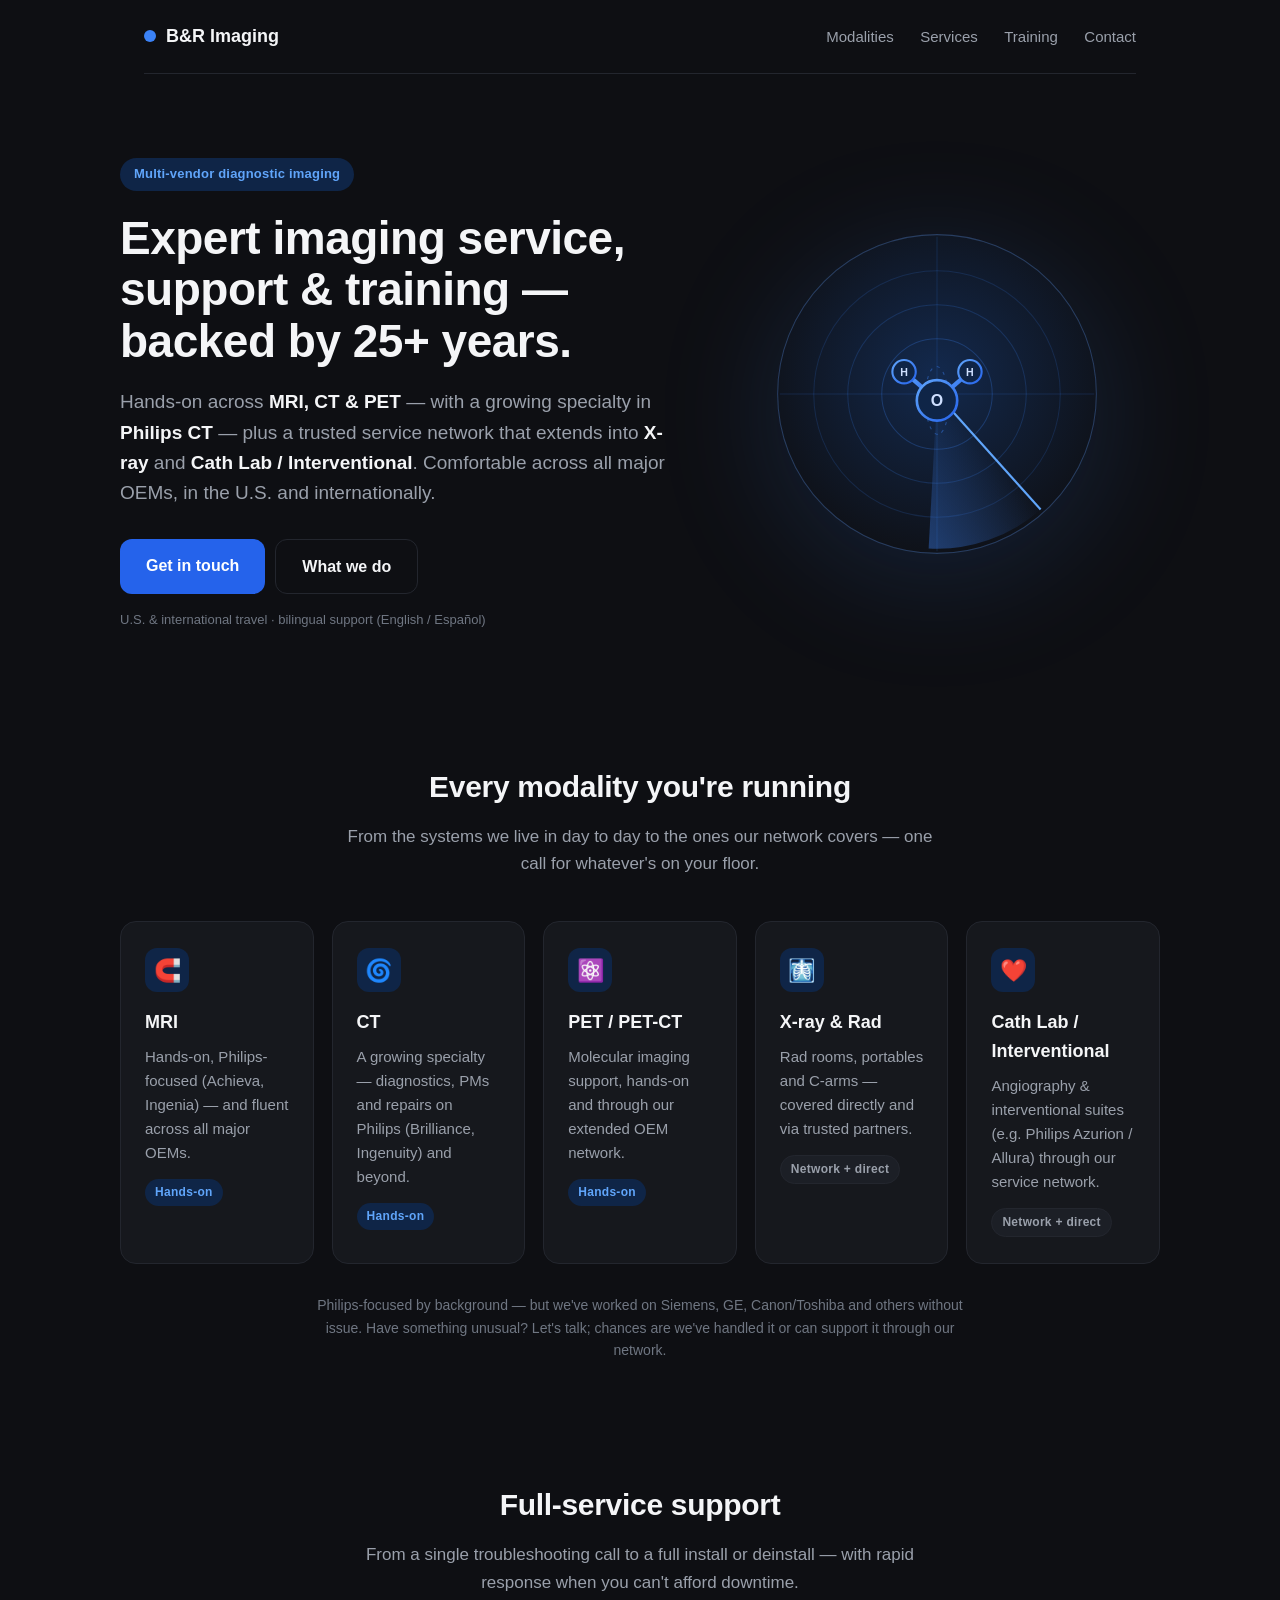
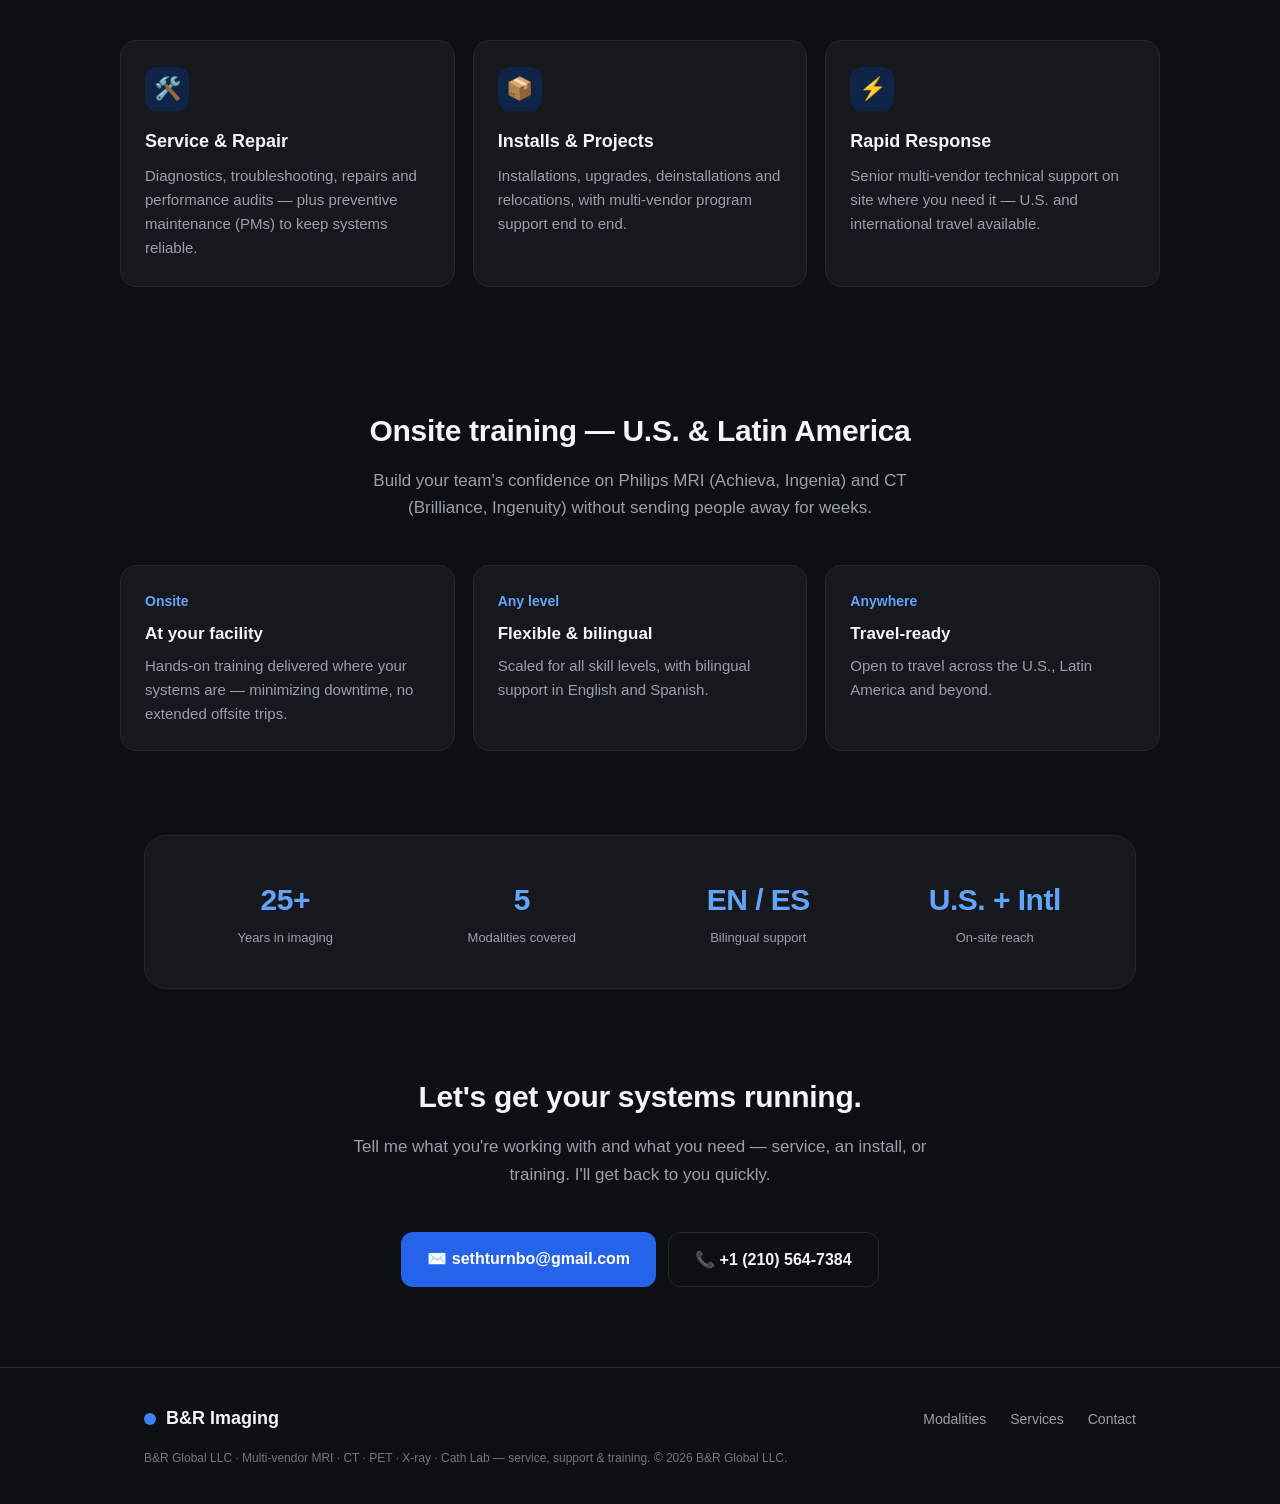
==== index.html @ 143095b6 "Lean copy toward Philips CT focus" ====
<!DOCTYPE html>
<html lang="en">
<head>
<meta charset="UTF-8" />
<meta name="viewport" content="width=device-width, initial-scale=1.0" />
<title>B&amp;R Imaging — MRI, CT, PET, X-ray &amp; Cath Lab Service, Support &amp; Training</title>
<meta name="description" content="B&R Imaging (B&R Global LLC) — 25+ years of hands-on diagnostic imaging service, support and training. MRI, CT, PET, X-ray and Cath Lab / Interventional. Philips-focused, comfortable across all major OEMs. U.S. & international, bilingual (EN/ES)." />
<meta property="og:title" content="B&R Imaging — Diagnostic Imaging Service, Support & Training" />
<meta property="og:description" content="25+ years across MRI, CT, PET, X-ray and Cath Lab. Philips-focused, all major OEMs. Service, installs, and bilingual onsite training." />
<meta property="og:type" content="website" />
<meta property="og:url" content="https://www.bandrimaging.com/" />
<link rel="stylesheet" href="styles.css" />
</head>
<body>

<div class="wrap">
  <nav>
    <a class="brand" href="#top"><span class="dot"></span> B&amp;R Imaging</a>
    <div class="links">
      <a href="#modalities">Modalities</a>
      <a href="#services">Services</a>
      <a href="#training">Training</a>
      <a href="#contact">Contact</a>
    </div>
  </nav>
</div>

<a id="top"></a>
<header class="hero wrap">
  <div class="hero-copy">
    <span class="eyebrow">Multi-vendor diagnostic imaging</span>
    <h1>Expert imaging service, support &amp; training — backed by 25+ years.</h1>
    <p>Hands-on across <strong>MRI, CT &amp; PET</strong> — with a growing specialty in <strong>Philips CT</strong> — plus a trusted service network that extends into <strong>X-ray</strong> and <strong>Cath Lab / Interventional</strong>. Comfortable across all major OEMs, in the U.S. and internationally.</p>
    <div class="cta">
      <a class="btn" href="#contact">Get in touch</a>
      <a class="btn ghost" href="#services">What we do</a>
    </div>
    <span class="note">U.S. &amp; international travel · bilingual support (English / Español)</span>
  </div>

  <!-- Radar imaging motif: a sweeping radar with an H2O molecule at the core
       (MRI images the hydrogen nuclei in the body's water). -->
  <div class="hero-art" aria-hidden="true">
    <svg viewBox="0 0 320 320" role="img">
      <defs>
        <radialGradient id="g" cx="50%" cy="44%" r="62%">
          <stop offset="0%" stop-color="#13294d"/>
          <stop offset="100%" stop-color="#0E0F13"/>
        </radialGradient>
        <linearGradient id="b" x1="0" y1="0" x2="1" y2="1">
          <stop offset="0%" stop-color="#60A5FA"/>
          <stop offset="100%" stop-color="#2563EB"/>
        </linearGradient>
        <linearGradient id="sweep" x1="0" y1="0" x2="1" y2="0">
          <stop offset="0%" stop-color="#3B82F6" stop-opacity="0"/>
          <stop offset="100%" stop-color="#3B82F6" stop-opacity="0.4"/>
        </linearGradient>
      </defs>

      <!-- radar dish + range rings -->
      <circle cx="160" cy="160" r="150" fill="url(#g)" stroke="#23262E"/>
      <circle cx="160" cy="160" r="150" fill="none" stroke="#3B82F6" stroke-opacity="0.25"/>
      <circle cx="160" cy="160" r="116" fill="none" stroke="#3B82F6" stroke-opacity="0.16"/>
      <circle cx="160" cy="160" r="84"  fill="none" stroke="#3B82F6" stroke-opacity="0.20"/>
      <circle cx="160" cy="160" r="52"  fill="none" stroke="#3B82F6" stroke-opacity="0.26"/>
      <g stroke="#3B82F6" stroke-opacity="0.16" stroke-width="1">
        <line x1="160" y1="12" x2="160" y2="308"/>
        <line x1="12" y1="160" x2="308" y2="160"/>
      </g>

      <!-- rotating radar sweep -->
      <g>
        <path d="M160 160 L160 14 A146 146 0 0 1 263 57 Z" fill="url(#sweep)"/>
        <line x1="160" y1="160" x2="160" y2="14" stroke="#60A5FA" stroke-width="2"/>
        <animateTransform attributeName="transform" type="rotate" from="0 160 160" to="360 160 160" dur="4.5s" repeatCount="indefinite"/>
      </g>

      <!-- H2O molecule at the core -->
      <g>
        <line x1="160" y1="166" x2="129" y2="139" stroke="url(#b)" stroke-width="4" stroke-linecap="round"/>
        <line x1="160" y1="166" x2="191" y2="139" stroke="url(#b)" stroke-width="4" stroke-linecap="round"/>
        <!-- nuclear-spin / precession ring -->
        <ellipse cx="160" cy="166" rx="32" ry="11" fill="none" stroke="#3B82F6" stroke-opacity="0.45" stroke-dasharray="3 5">
          <animateTransform attributeName="transform" type="rotate" from="0 160 166" to="360 160 166" dur="7s" repeatCount="indefinite"/>
        </ellipse>
        <!-- oxygen -->
        <circle cx="160" cy="166" r="19" fill="#0F2547" stroke="url(#b)" stroke-width="2.5"/>
        <text x="160" y="171" text-anchor="middle" font-size="15" font-weight="600" fill="#cfe0ff" font-family="-apple-system,Segoe UI,Roboto,sans-serif">O</text>
        <!-- hydrogens -->
        <circle cx="129" cy="139" r="11" fill="#0F2547" stroke="url(#b)" stroke-width="2"/>
        <text x="129" y="143" text-anchor="middle" font-size="10" font-weight="600" fill="#cfe0ff" font-family="-apple-system,Segoe UI,Roboto,sans-serif">H</text>
        <circle cx="191" cy="139" r="11" fill="#0F2547" stroke="url(#b)" stroke-width="2"/>
        <text x="191" y="143" text-anchor="middle" font-size="10" font-weight="600" fill="#cfe0ff" font-family="-apple-system,Segoe UI,Roboto,sans-serif">H</text>
      </g>
    </svg>
  </div>
</header>

<section class="section wrap" id="modalities">
  <h2>Every modality you're running</h2>
  <p class="sub">From the systems we live in day to day to the ones our network covers — one call for whatever's on your floor.</p>
  <div class="grid grid-5">
    <div class="card">
      <div class="ic">🧲</div>
      <h3>MRI</h3>
      <p>Hands-on, Philips-focused (Achieva, Ingenia) — and fluent across all major OEMs.</p>
      <span class="tag">Hands-on</span>
    </div>
    <div class="card">
      <div class="ic">🌀</div>
      <h3>CT</h3>
      <p>A growing specialty — diagnostics, PMs and repairs on Philips (Brilliance, Ingenuity) and beyond.</p>
      <span class="tag">Hands-on</span>
    </div>
    <div class="card">
      <div class="ic">⚛️</div>
      <h3>PET / PET-CT</h3>
      <p>Molecular imaging support, hands-on and through our extended OEM network.</p>
      <span class="tag">Hands-on</span>
    </div>
    <div class="card">
      <div class="ic">🩻</div>
      <h3>X-ray &amp; Rad</h3>
      <p>Rad rooms, portables and C-arms — covered directly and via trusted partners.</p>
      <span class="tag alt">Network + direct</span>
    </div>
    <div class="card">
      <div class="ic">❤️</div>
      <h3>Cath Lab / Interventional</h3>
      <p>Angiography &amp; interventional suites (e.g. Philips Azurion / Allura) through our service network.</p>
      <span class="tag alt">Network + direct</span>
    </div>
  </div>
  <p class="fineprint">Philips-focused by background — but we've worked on Siemens, GE, Canon/Toshiba and others without issue. Have something unusual? Let's talk; chances are we've handled it or can support it through our network.</p>
</section>

<section class="section wrap" id="services">
  <h2>Full-service support</h2>
  <p class="sub">From a single troubleshooting call to a full install or deinstall — with rapid response when you can't afford downtime.</p>
  <div class="grid">
    <div class="card">
      <div class="ic">🛠️</div>
      <h3>Service &amp; Repair</h3>
      <p>Diagnostics, troubleshooting, repairs and performance audits — plus preventive maintenance (PMs) to keep systems reliable.</p>
    </div>
    <div class="card">
      <div class="ic">📦</div>
      <h3>Installs &amp; Projects</h3>
      <p>Installations, upgrades, deinstallations and relocations, with multi-vendor program support end to end.</p>
    </div>
    <div class="card">
      <div class="ic">⚡</div>
      <h3>Rapid Response</h3>
      <p>Senior multi-vendor technical support on site where you need it — U.S. and international travel available.</p>
    </div>
  </div>
</section>

<section class="section wrap" id="training">
  <h2>Onsite training — U.S. &amp; Latin America</h2>
  <p class="sub">Build your team's confidence on Philips MRI (Achieva, Ingenia) and CT (Brilliance, Ingenuity) without sending people away for weeks.</p>
  <div class="steps">
    <div class="step">
      <div class="num">Onsite</div>
      <h3>At your facility</h3>
      <p>Hands-on training delivered where your systems are — minimizing downtime, no extended offsite trips.</p>
    </div>
    <div class="step">
      <div class="num">Any level</div>
      <h3>Flexible &amp; bilingual</h3>
      <p>Scaled for all skill levels, with bilingual support in English and Spanish.</p>
    </div>
    <div class="step">
      <div class="num">Anywhere</div>
      <h3>Travel-ready</h3>
      <p>Open to travel across the U.S., Latin America and beyond.</p>
    </div>
  </div>
</section>

<div class="wrap">
  <div class="band">
    <div class="stats">
      <div class="stat"><div class="n">25+</div><div class="l">Years in imaging</div></div>
      <div class="stat"><div class="n">5</div><div class="l">Modalities covered</div></div>
      <div class="stat"><div class="n">EN / ES</div><div class="l">Bilingual support</div></div>
      <div class="stat"><div class="n">U.S. + Intl</div><div class="l">On-site reach</div></div>
    </div>
  </div>
</div>

<section class="section wrap" id="contact">
  <h2>Let's get your systems running.</h2>
  <p class="sub">Tell me what you're working with and what you need — service, an install, or training. I'll get back to you quickly.</p>
  <div class="contact">
    <a class="btn" href="mailto:sethturnbo@gmail.com">✉️ sethturnbo@gmail.com</a>
    <a class="btn ghost" href="tel:+12105647384">📞 +1 (210) 564-7384</a>
  </div>
</section>

<footer>
  <div class="wrap">
    <div class="row">
      <a class="brand" href="#top"><span class="dot"></span> B&amp;R Imaging</a>
      <div>
        <a href="#modalities">Modalities</a>
        <a href="#services">Services</a>
        <a href="mailto:sethturnbo@gmail.com">Contact</a>
      </div>
    </div>
    <p class="disc">B&amp;R Global LLC · Multi-vendor MRI · CT · PET · X-ray · Cath Lab — service, support &amp; training. &copy; <span id="yr"></span> B&amp;R Global LLC.</p>
  </div>
</footer>

<script>document.getElementById('yr').textContent=new Date().getFullYear();</script>
</body>
</html>
---- styles.css ----
:root{
  --bg:#0E0F13;
  --surface:#16181D;
  --surface-2:#1C1F26;
  --text:#F4F5F7;
  --muted:#9AA0AB;
  --faint:#6F7682;
  --blue:#3B82F6;      /* accent: dot, links, tags, icon */
  --blue-2:#60A5FA;    /* lighter accent: stat numbers, hover */
  --blue-ink:#0F2547;  /* dark navy: chips, icon backgrounds, eyebrow */
  --btn:#2563EB;       /* button fill — deeper/calmer than the accent */
  --border:#23262E;
  --radius:16px;
  --maxw:1040px;
}

*{box-sizing:border-box;margin:0;padding:0}
html{scroll-behavior:smooth}
body{
  background:var(--bg);
  color:var(--text);
  font-family:-apple-system,BlinkMacSystemFont,"Segoe UI",Roboto,Helvetica,Arial,sans-serif;
  line-height:1.6;
  -webkit-font-smoothing:antialiased;
}
a{color:var(--blue);text-decoration:none}
a:hover{text-decoration:underline}
.wrap{max-width:var(--maxw);margin:0 auto;padding:0 24px}

/* Nav */
nav{display:flex;align-items:center;justify-content:space-between;padding:22px 0;border-bottom:1px solid var(--border)}
.brand{display:flex;align-items:center;gap:10px;font-weight:600;font-size:18px;color:var(--text)}
.brand:hover{text-decoration:none}
.brand .dot{width:12px;height:12px;border-radius:50%;background:var(--blue);display:inline-block}
nav .links a{color:var(--muted);margin-left:22px;font-size:15px}
nav .links a:hover{color:var(--text);text-decoration:none}
@media(max-width:640px){nav .links a{margin-left:14px;font-size:14px}}

/* Hero */
.hero{display:grid;grid-template-columns:1.1fr .9fr;gap:48px;align-items:center;padding:84px 0 72px}
.hero-copy .eyebrow{display:inline-block;color:var(--blue-2);background:var(--blue-ink);font-size:13px;font-weight:600;padding:6px 14px;border-radius:20px;margin-bottom:22px;letter-spacing:.2px}
.hero h1{font-size:46px;line-height:1.12;font-weight:600;letter-spacing:-.5px;margin-bottom:20px}
.hero p{font-size:19px;color:var(--muted);margin-bottom:30px}
.hero p strong{color:var(--text);font-weight:600}
.cta{display:flex;flex-wrap:wrap;gap:10px}
.btn{display:inline-block;background:var(--btn);color:#fff;font-weight:600;font-size:16px;padding:14px 26px;border-radius:12px;transition:.15s}
.btn:hover{text-decoration:none;opacity:.92;transform:translateY(-1px)}
.btn.ghost{background:transparent;color:var(--text);border:1px solid var(--border)}
.btn.ghost:hover{border-color:var(--blue);color:var(--blue-2)}
.hero .note{display:block;margin-top:16px;font-size:13px;color:var(--faint)}
.hero-art{display:flex;justify-content:center}
.hero-art svg{width:100%;max-width:340px;height:auto;filter:drop-shadow(0 20px 60px rgba(59,130,246,.16))}
@media(max-width:820px){
  .hero{grid-template-columns:1fr;text-align:center;padding:64px 0 48px;gap:30px}
  .cta{justify-content:center}
  .hero-art{order:-1}
  .hero-art svg{max-width:240px}
  .hero h1{font-size:36px}
  .hero p{font-size:17px}
}

/* Sections */
.section{padding:60px 0}
.section h2{font-size:30px;font-weight:600;text-align:center;letter-spacing:-.3px;margin-bottom:12px}
.section .sub{text-align:center;color:var(--muted);max-width:600px;margin:0 auto 44px;font-size:17px}
.grid{display:grid;grid-template-columns:repeat(auto-fit,minmax(230px,1fr));gap:18px}
.grid-5{grid-template-columns:repeat(auto-fit,minmax(190px,1fr))}
.card{background:var(--surface);border:1px solid var(--border);border-radius:var(--radius);padding:26px 24px;transition:.15s}
.card:hover{border-color:rgba(59,130,246,.45);transform:translateY(-3px)}
.card .ic{width:44px;height:44px;border-radius:12px;background:var(--blue-ink);display:flex;align-items:center;justify-content:center;font-size:22px;margin-bottom:16px}
.card h3{font-size:18px;font-weight:600;margin-bottom:8px}
.card p{color:var(--muted);font-size:15px}
.card .tag{display:inline-block;margin-top:14px;font-size:12px;font-weight:600;color:var(--blue-2);background:var(--blue-ink);padding:4px 10px;border-radius:20px;letter-spacing:.3px}
.card .tag.alt{color:var(--muted);background:var(--surface-2);border:1px solid var(--border)}
.fineprint{text-align:center;color:var(--faint);font-size:14px;max-width:680px;margin:30px auto 0}

/* Steps */
.steps{display:grid;grid-template-columns:repeat(auto-fit,minmax(230px,1fr));gap:18px}
.step{background:var(--surface);border:1px solid var(--border);border-radius:var(--radius);padding:24px}
.step .num{color:var(--blue-2);font-weight:600;font-size:14px;margin-bottom:8px}
.step h3{font-size:17px;margin-bottom:6px}
.step p{color:var(--muted);font-size:15px}

/* Stats band */
.band{background:var(--surface);border:1px solid var(--border);border-radius:22px;padding:40px 32px;margin:24px 0}
.stats{display:grid;grid-template-columns:repeat(4,1fr);gap:20px;text-align:center}
.stat .n{font-size:30px;font-weight:600;color:var(--blue-2);letter-spacing:-.5px}
.stat .l{font-size:13px;color:var(--muted);margin-top:4px}
@media(max-width:640px){.stats{grid-template-columns:repeat(2,1fr);gap:24px}}

/* Contact */
.contact{display:flex;flex-wrap:wrap;gap:12px;justify-content:center}

/* Footer */
footer{border-top:1px solid var(--border);padding:36px 0;color:var(--faint);font-size:14px;margin-top:20px}
footer .row{display:flex;align-items:center;justify-content:space-between;flex-wrap:wrap;gap:14px}
footer a{color:var(--muted)}
footer .row > div a{margin-left:20px}
footer .disc{margin-top:16px;font-size:12px;color:var(--faint);max-width:760px}
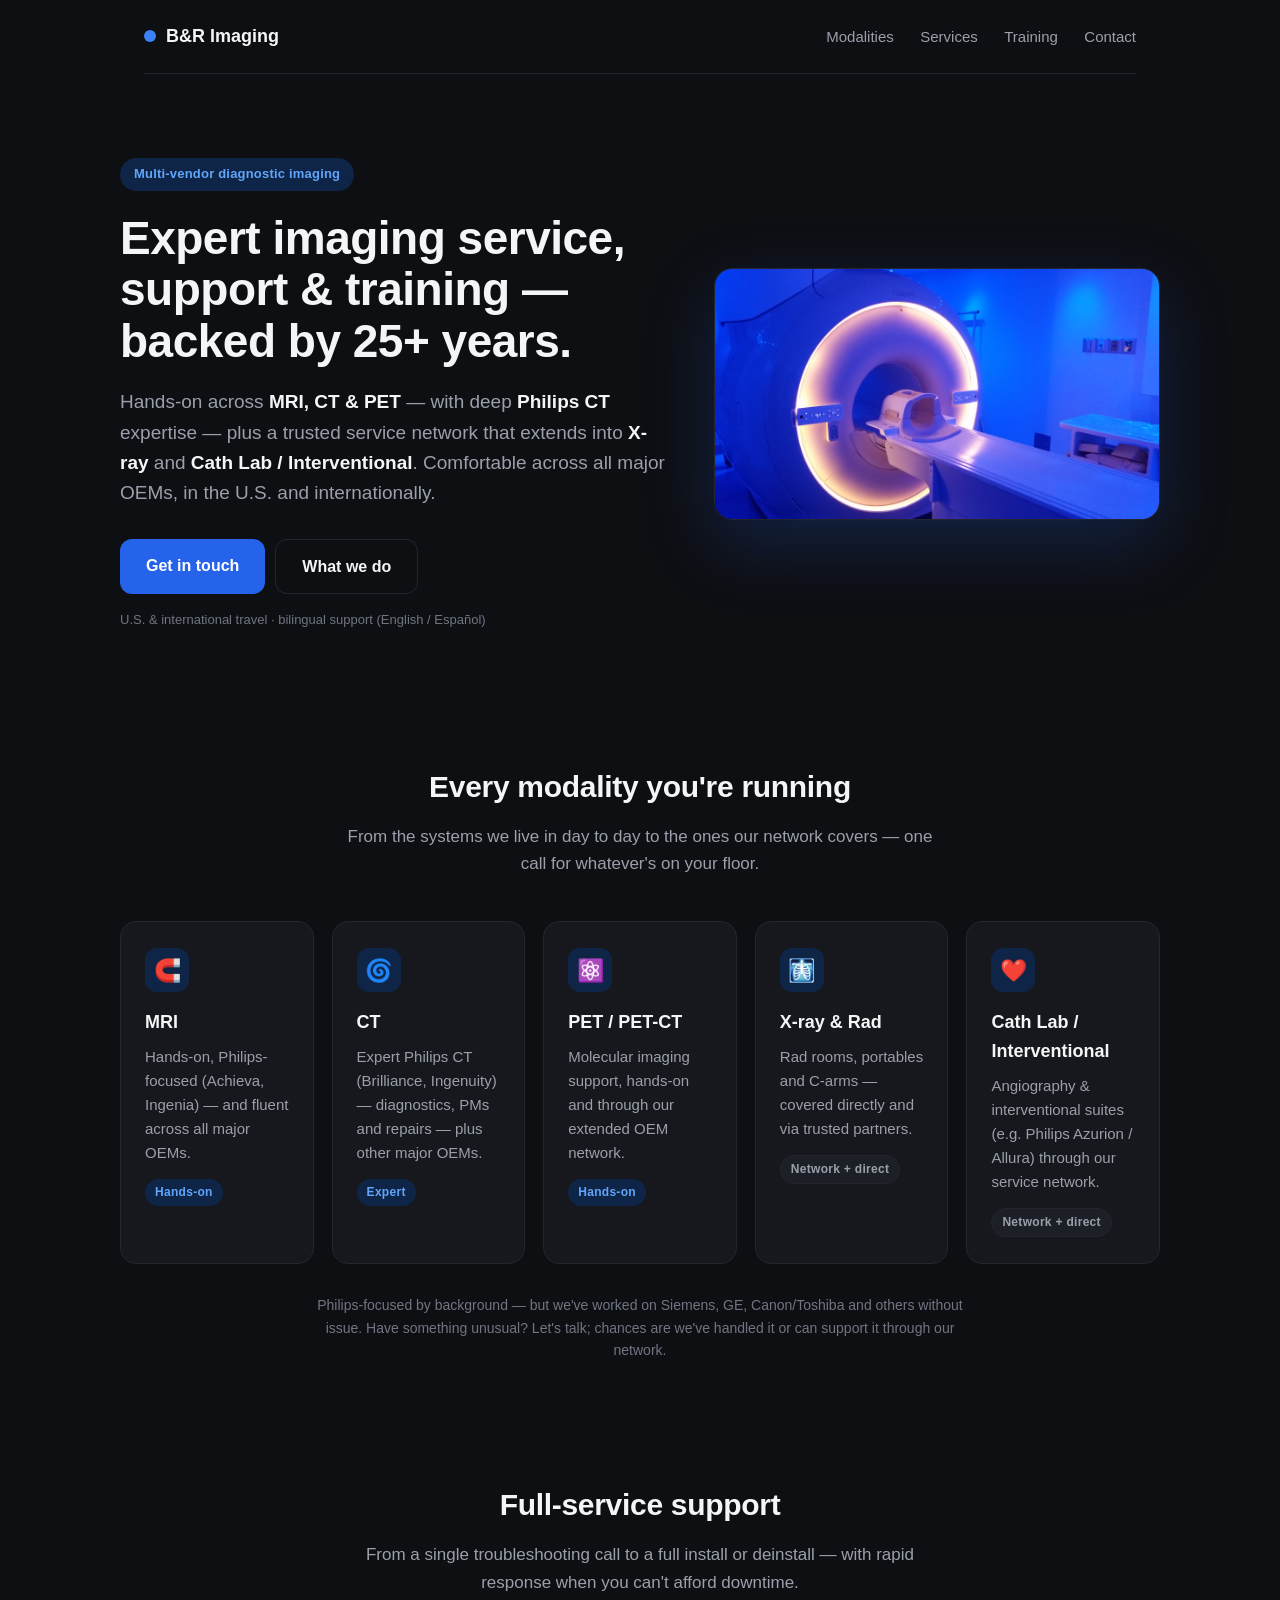
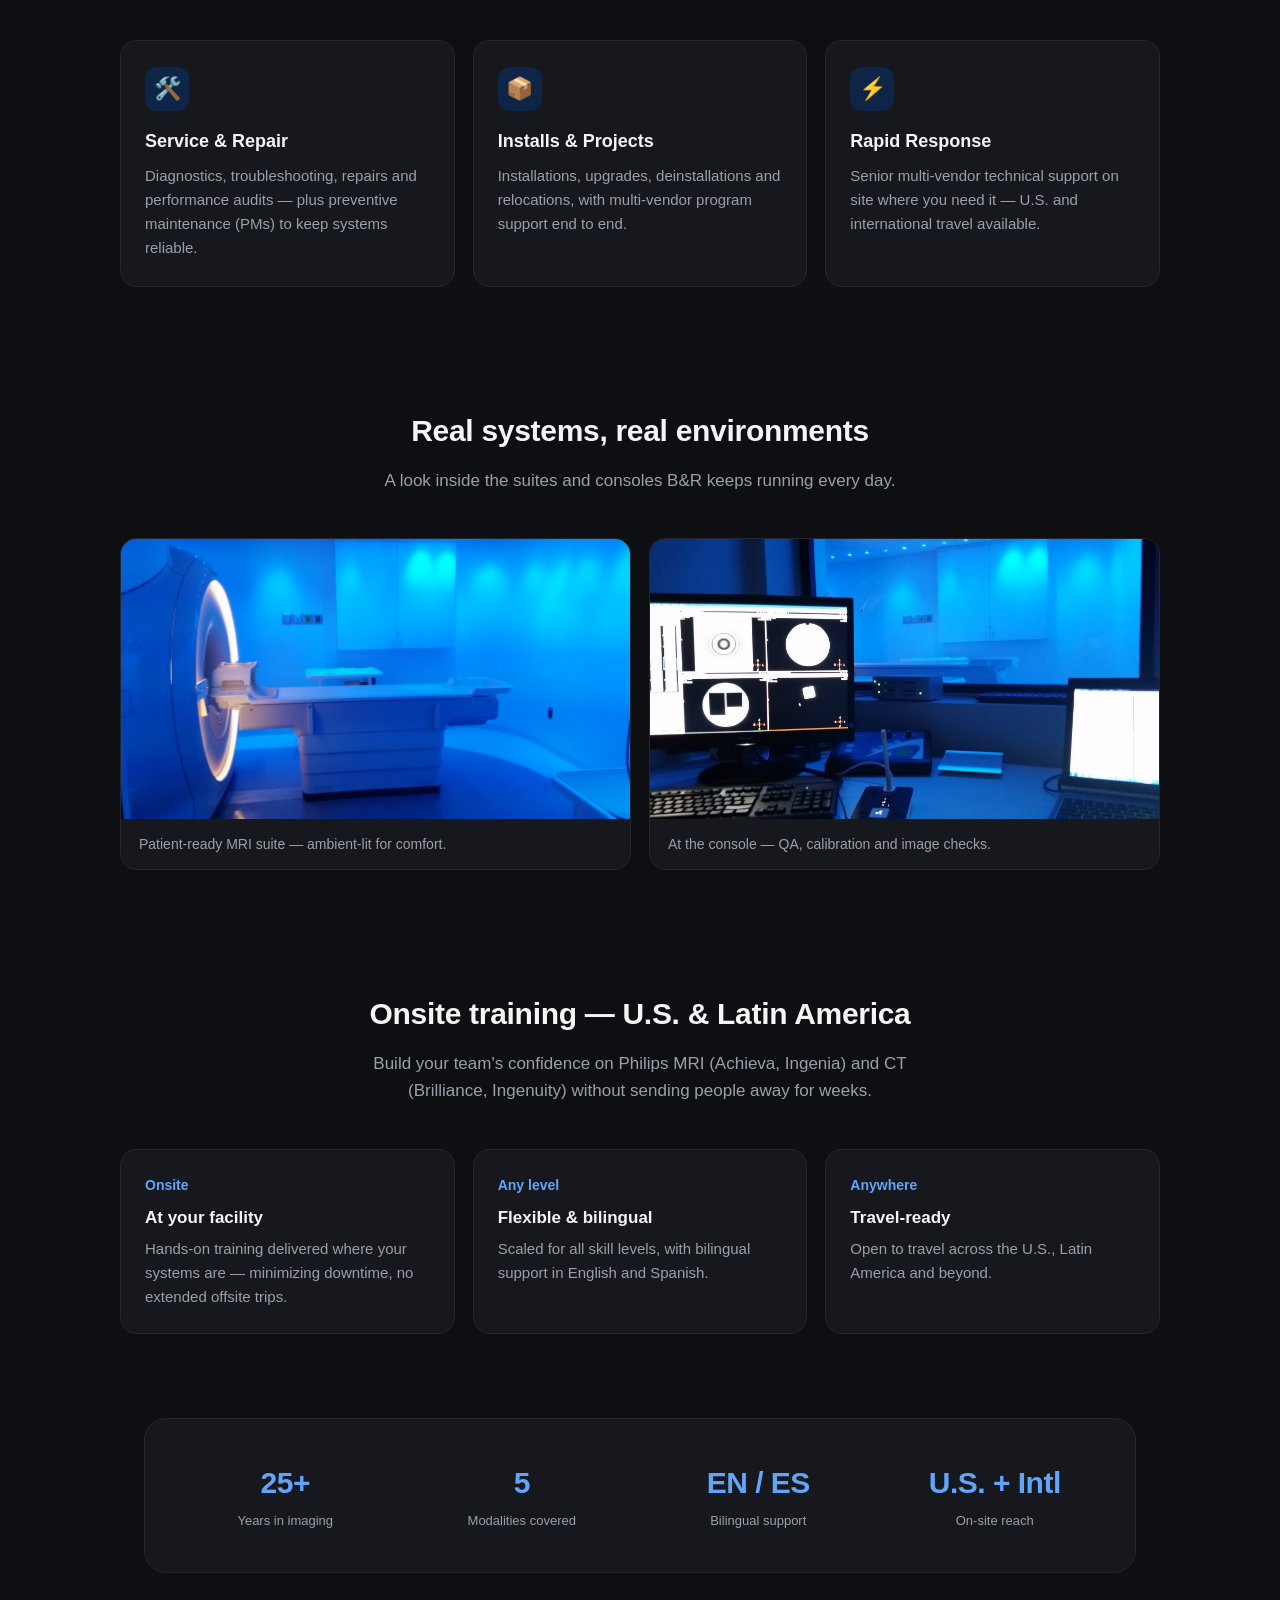
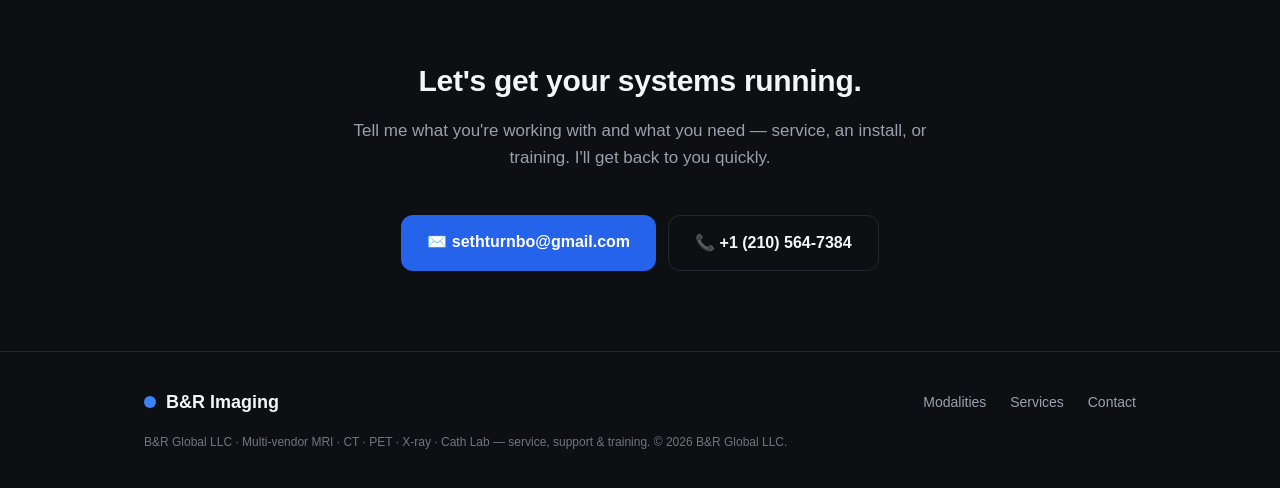
==== commit 504a63df: "Add real facility photos: Philips MRI hero + suite/console showcase" ====
--- a/index.html
+++ b/index.html
@@ -30,7 +30,7 @@
   <div class="hero-copy">
     <span class="eyebrow">Multi-vendor diagnostic imaging</span>
     <h1>Expert imaging service, support &amp; training — backed by 25+ years.</h1>
-    <p>Hands-on across <strong>MRI, CT &amp; PET</strong> — with a growing specialty in <strong>Philips CT</strong> — plus a trusted service network that extends into <strong>X-ray</strong> and <strong>Cath Lab / Interventional</strong>. Comfortable across all major OEMs, in the U.S. and internationally.</p>
+    <p>Hands-on across <strong>MRI, CT &amp; PET</strong> — with deep <strong>Philips CT</strong> expertise — plus a trusted service network that extends into <strong>X-ray</strong> and <strong>Cath Lab / Interventional</strong>. Comfortable across all major OEMs, in the U.S. and internationally.</p>
     <div class="cta">
       <a class="btn" href="#contact">Get in touch</a>
       <a class="btn ghost" href="#services">What we do</a>
@@ -38,61 +38,9 @@
     <span class="note">U.S. &amp; international travel · bilingual support (English / Español)</span>
   </div>
 
-  <!-- Radar imaging motif: a sweeping radar with an H2O molecule at the core
-       (MRI images the hydrogen nuclei in the body's water). -->
-  <div class="hero-art" aria-hidden="true">
-    <svg viewBox="0 0 320 320" role="img">
-      <defs>
-        <radialGradient id="g" cx="50%" cy="44%" r="62%">
-          <stop offset="0%" stop-color="#13294d"/>
-          <stop offset="100%" stop-color="#0E0F13"/>
-        </radialGradient>
-        <linearGradient id="b" x1="0" y1="0" x2="1" y2="1">
-          <stop offset="0%" stop-color="#60A5FA"/>
-          <stop offset="100%" stop-color="#2563EB"/>
-        </linearGradient>
-        <linearGradient id="sweep" x1="0" y1="0" x2="1" y2="0">
-          <stop offset="0%" stop-color="#3B82F6" stop-opacity="0"/>
-          <stop offset="100%" stop-color="#3B82F6" stop-opacity="0.4"/>
-        </linearGradient>
-      </defs>
-
-      <!-- radar dish + range rings -->
-      <circle cx="160" cy="160" r="150" fill="url(#g)" stroke="#23262E"/>
-      <circle cx="160" cy="160" r="150" fill="none" stroke="#3B82F6" stroke-opacity="0.25"/>
-      <circle cx="160" cy="160" r="116" fill="none" stroke="#3B82F6" stroke-opacity="0.16"/>
-      <circle cx="160" cy="160" r="84"  fill="none" stroke="#3B82F6" stroke-opacity="0.20"/>
-      <circle cx="160" cy="160" r="52"  fill="none" stroke="#3B82F6" stroke-opacity="0.26"/>
-      <g stroke="#3B82F6" stroke-opacity="0.16" stroke-width="1">
-        <line x1="160" y1="12" x2="160" y2="308"/>
-        <line x1="12" y1="160" x2="308" y2="160"/>
-      </g>
-
-      <!-- rotating radar sweep -->
-      <g>
-        <path d="M160 160 L160 14 A146 146 0 0 1 263 57 Z" fill="url(#sweep)"/>
-        <line x1="160" y1="160" x2="160" y2="14" stroke="#60A5FA" stroke-width="2"/>
-        <animateTransform attributeName="transform" type="rotate" from="0 160 160" to="360 160 160" dur="4.5s" repeatCount="indefinite"/>
-      </g>
-
-      <!-- H2O molecule at the core -->
-      <g>
-        <line x1="160" y1="166" x2="129" y2="139" stroke="url(#b)" stroke-width="4" stroke-linecap="round"/>
-        <line x1="160" y1="166" x2="191" y2="139" stroke="url(#b)" stroke-width="4" stroke-linecap="round"/>
-        <!-- nuclear-spin / precession ring -->
-        <ellipse cx="160" cy="166" rx="32" ry="11" fill="none" stroke="#3B82F6" stroke-opacity="0.45" stroke-dasharray="3 5">
-          <animateTransform attributeName="transform" type="rotate" from="0 160 166" to="360 160 166" dur="7s" repeatCount="indefinite"/>
-        </ellipse>
-        <!-- oxygen -->
-        <circle cx="160" cy="166" r="19" fill="#0F2547" stroke="url(#b)" stroke-width="2.5"/>
-        <text x="160" y="171" text-anchor="middle" font-size="15" font-weight="600" fill="#cfe0ff" font-family="-apple-system,Segoe UI,Roboto,sans-serif">O</text>
-        <!-- hydrogens -->
-        <circle cx="129" cy="139" r="11" fill="#0F2547" stroke="url(#b)" stroke-width="2"/>
-        <text x="129" y="143" text-anchor="middle" font-size="10" font-weight="600" fill="#cfe0ff" font-family="-apple-system,Segoe UI,Roboto,sans-serif">H</text>
-        <circle cx="191" cy="139" r="11" fill="#0F2547" stroke="url(#b)" stroke-width="2"/>
-        <text x="191" y="143" text-anchor="middle" font-size="10" font-weight="600" fill="#cfe0ff" font-family="-apple-system,Segoe UI,Roboto,sans-serif">H</text>
-      </g>
-    </svg>
+  <!-- Hero image: glowing Philips MRI — B&R's specialty -->
+  <div class="hero-art">
+    <img src="img/philips-mri.jpg" alt="Illuminated Philips MRI scanner bore in a blue-lit imaging suite" />
   </div>
 </header>
 
@@ -109,8 +57,8 @@
     <div class="card">
       <div class="ic">🌀</div>
       <h3>CT</h3>
-      <p>A growing specialty — diagnostics, PMs and repairs on Philips (Brilliance, Ingenuity) and beyond.</p>
-      <span class="tag">Hands-on</span>
+      <p>Expert Philips CT (Brilliance, Ingenuity) — diagnostics, PMs and repairs — plus other major OEMs.</p>
+      <span class="tag">Expert</span>
     </div>
     <div class="card">
       <div class="ic">⚛️</div>
@@ -153,6 +101,21 @@
       <h3>Rapid Response</h3>
       <p>Senior multi-vendor technical support on site where you need it — U.S. and international travel available.</p>
     </div>
+  </div>
+</section>
+
+<section class="section wrap" id="facility">
+  <h2>Real systems, real environments</h2>
+  <p class="sub">A look inside the suites and consoles B&amp;R keeps running every day.</p>
+  <div class="showcase">
+    <figure>
+      <img src="img/mri-suite.jpg" alt="Blue-lit MRI suite with a Philips scanner" loading="lazy" />
+      <figcaption>Patient-ready MRI suite — ambient-lit for comfort.</figcaption>
+    </figure>
+    <figure>
+      <img src="img/console.jpg" alt="MRI operator console showing QA phantom images" loading="lazy" />
+      <figcaption>At the console — QA, calibration and image checks.</figcaption>
+    </figure>
   </div>
 </section>
 
--- a/styles.css
+++ b/styles.css
@@ -50,11 +50,13 @@
 .hero .note{display:block;margin-top:16px;font-size:13px;color:var(--faint)}
 .hero-art{display:flex;justify-content:center}
 .hero-art svg{width:100%;max-width:340px;height:auto;filter:drop-shadow(0 20px 60px rgba(59,130,246,.16))}
+.hero-art img{width:100%;max-width:470px;border-radius:18px;border:1px solid var(--border);box-shadow:0 24px 70px rgba(37,99,235,.22);display:block}
 @media(max-width:820px){
   .hero{grid-template-columns:1fr;text-align:center;padding:64px 0 48px;gap:30px}
   .cta{justify-content:center}
   .hero-art{order:-1}
   .hero-art svg{max-width:240px}
+  .hero-art img{max-width:100%}
   .hero h1{font-size:36px}
   .hero p{font-size:17px}
 }
@@ -88,6 +90,14 @@
 .stat .l{font-size:13px;color:var(--muted);margin-top:4px}
 @media(max-width:640px){.stats{grid-template-columns:repeat(2,1fr);gap:24px}}
 
+/* Showcase */
+.showcase{display:grid;grid-template-columns:1fr 1fr;gap:18px}
+.showcase figure{margin:0;background:var(--surface);border:1px solid var(--border);border-radius:var(--radius);overflow:hidden;transition:.15s}
+.showcase figure:hover{border-color:rgba(59,130,246,.45);transform:translateY(-3px)}
+.showcase img{width:100%;height:280px;object-fit:cover;display:block}
+.showcase figcaption{padding:14px 18px;color:var(--muted);font-size:14px}
+@media(max-width:760px){.showcase{grid-template-columns:1fr}.showcase img{height:230px}}
+
 /* Contact */
 .contact{display:flex;flex-wrap:wrap;gap:12px;justify-content:center}
 
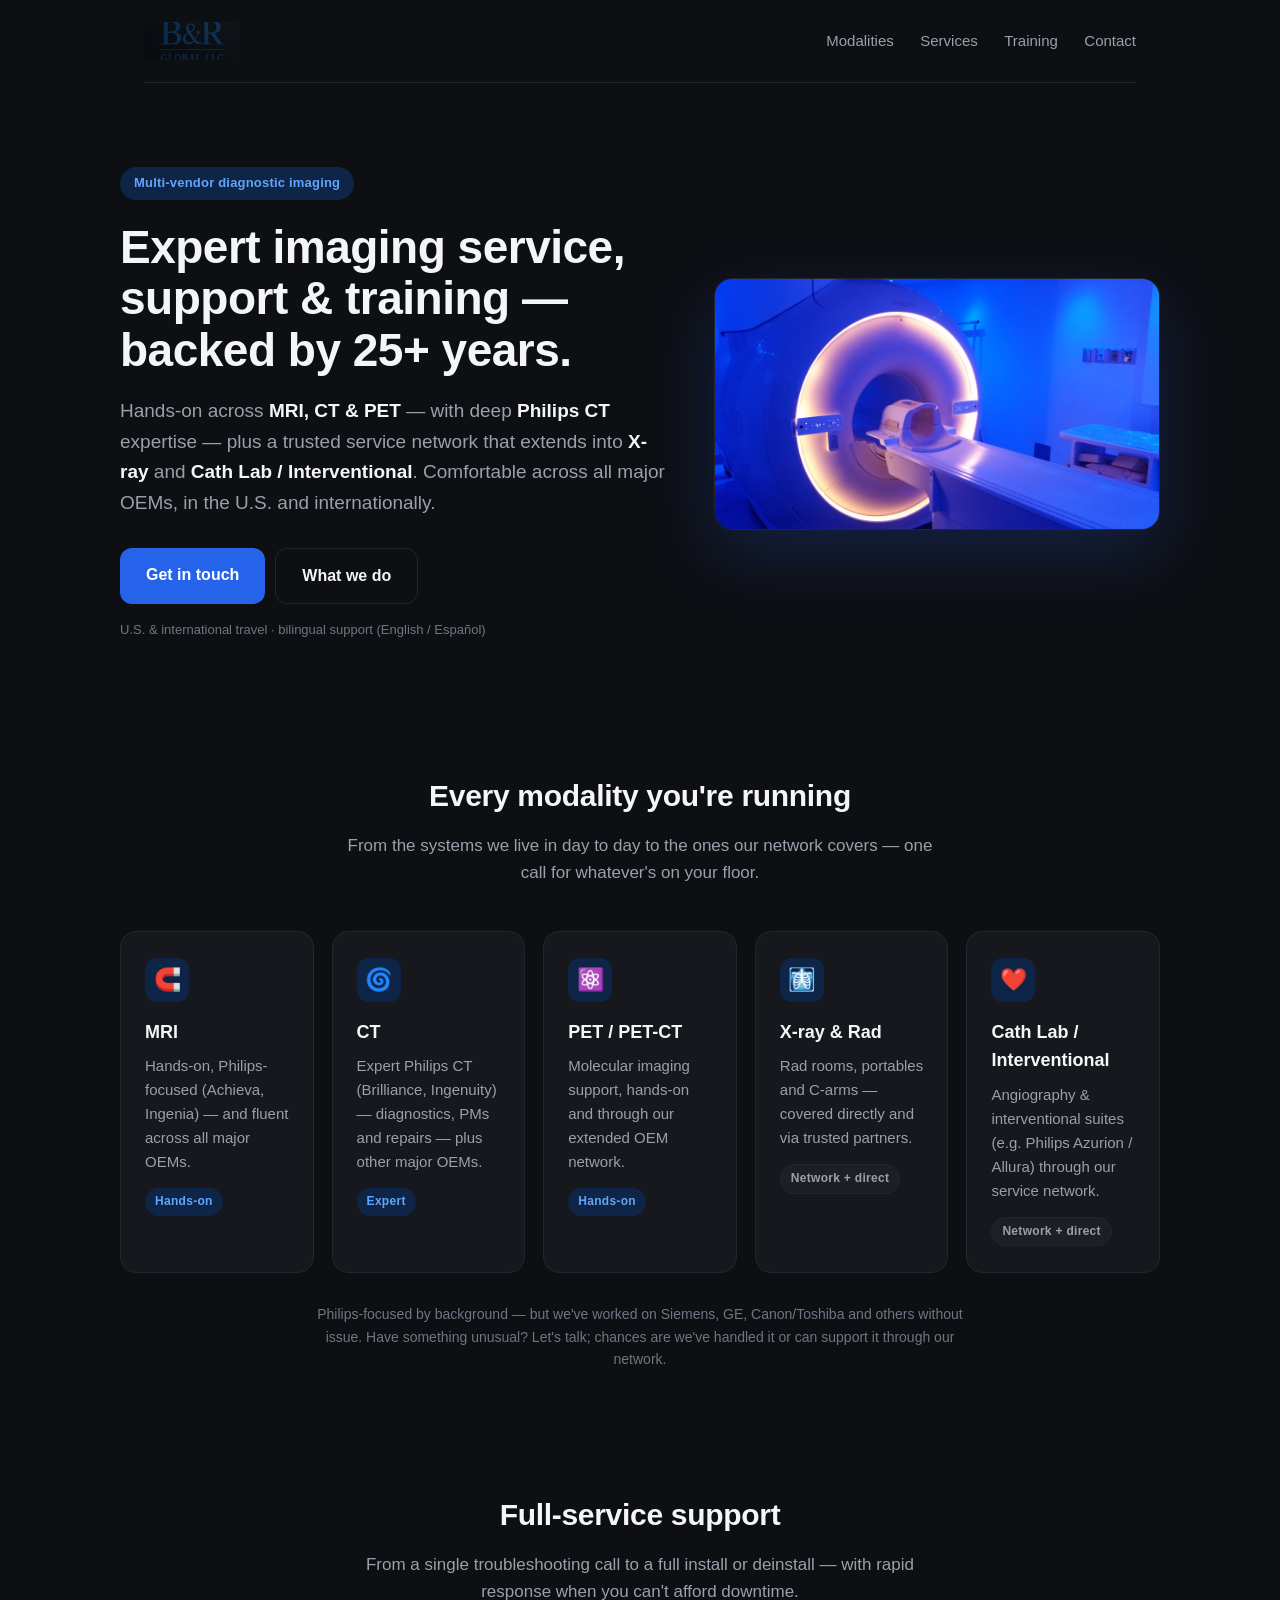
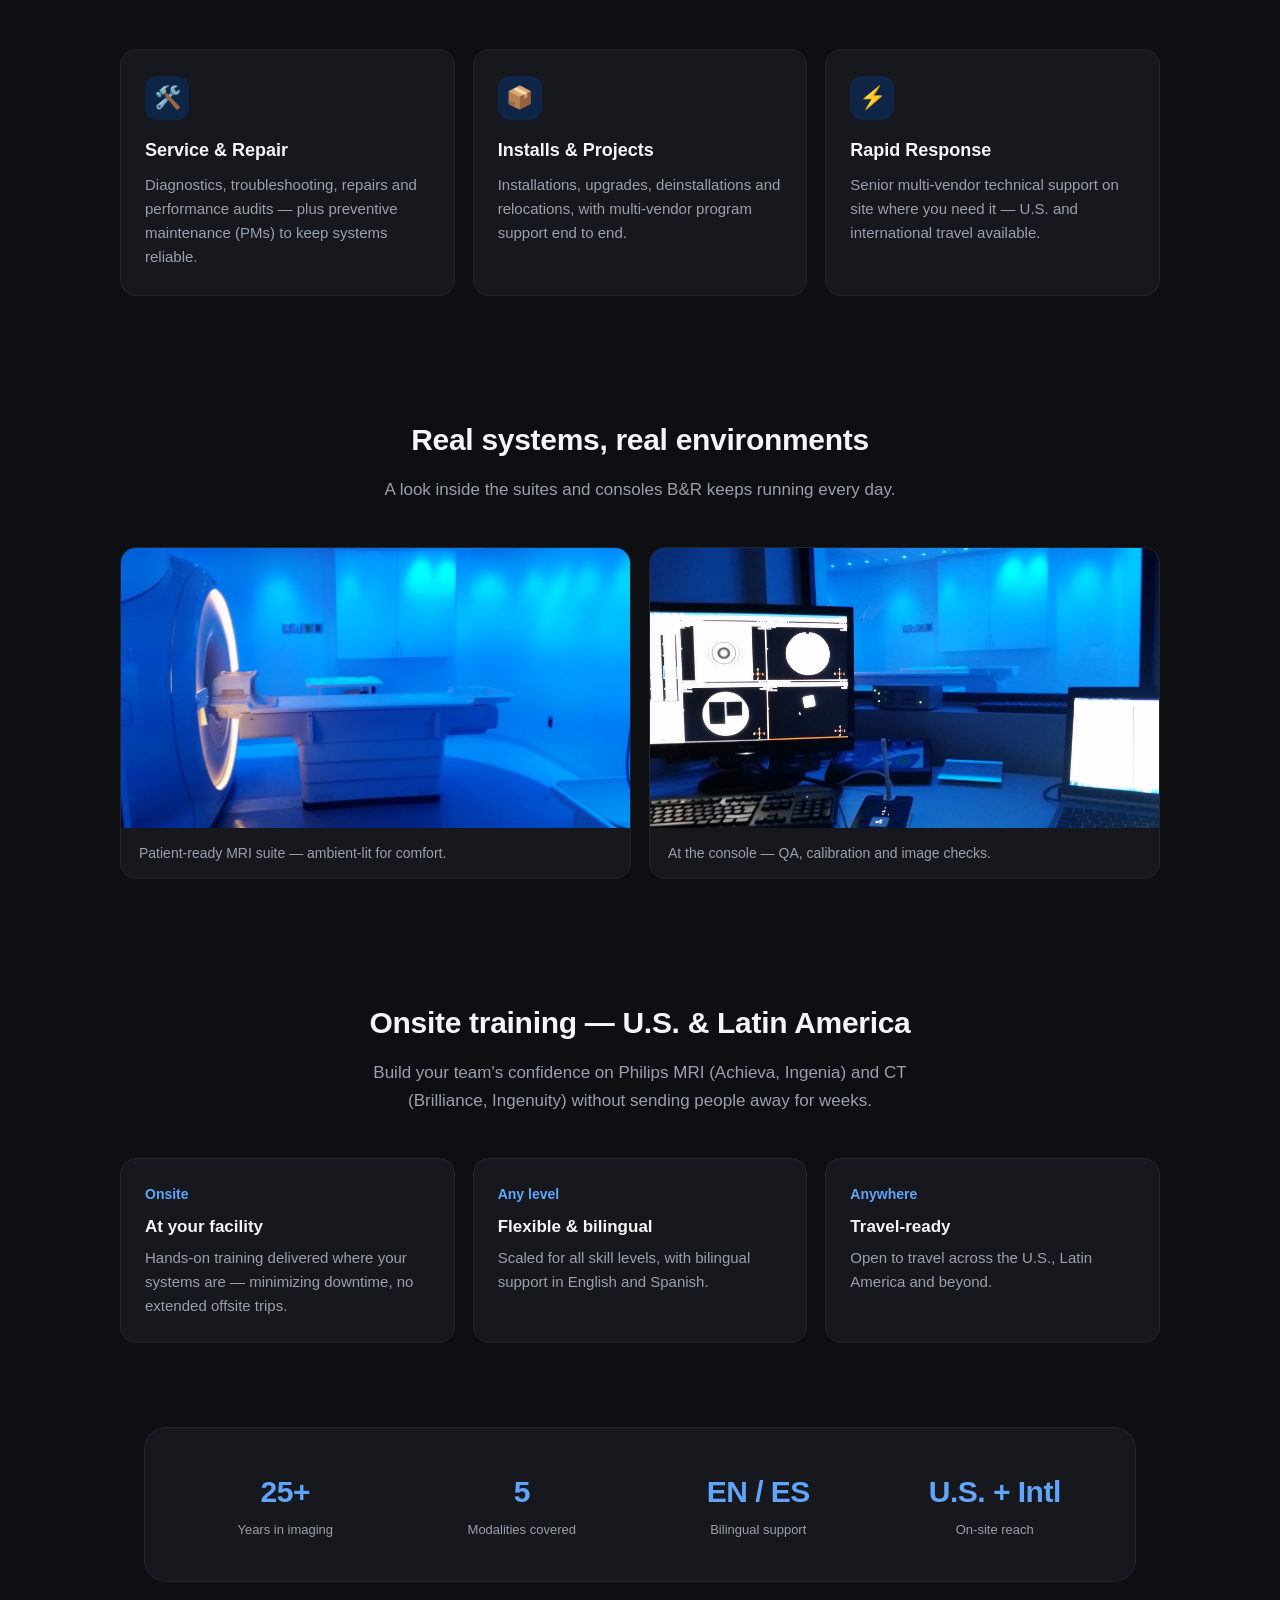
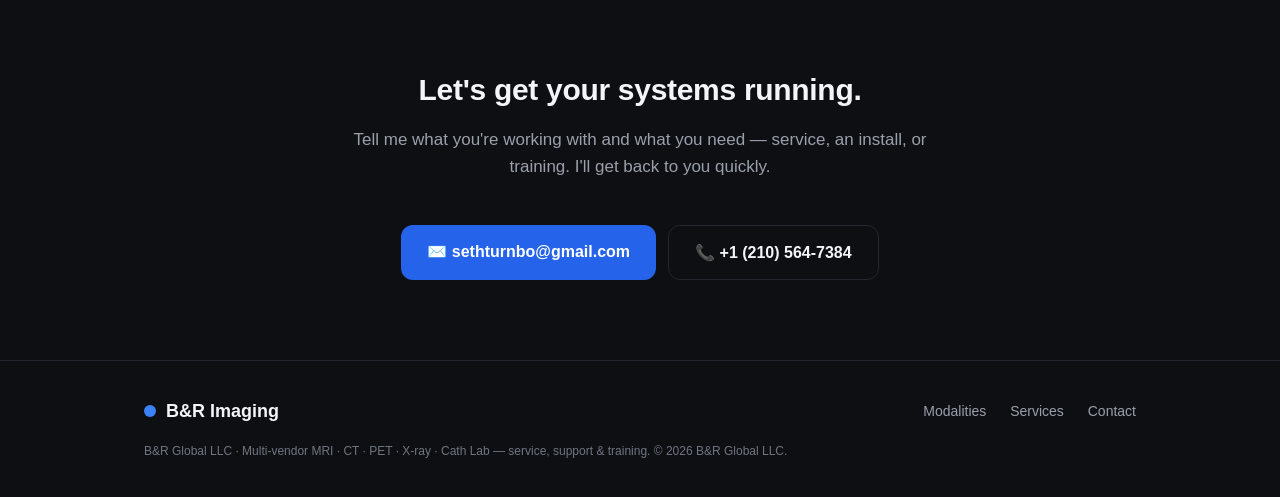
==== commit 54afc16d: "Use B&R Global logo in header (replace blue dot); clean filename" ====
--- a/index.html
+++ b/index.html
@@ -15,7 +15,7 @@
 
 <div class="wrap">
   <nav>
-    <a class="brand" href="#top"><span class="dot"></span> B&amp;R Imaging</a>
+    <a class="brand" href="#top"><img class="logo" src="img/logo.jpg" alt="B&amp;R Global LLC" /></a>
     <div class="links">
       <a href="#modalities">Modalities</a>
       <a href="#services">Services</a>
--- a/styles.css
+++ b/styles.css
@@ -32,6 +32,7 @@
 .brand{display:flex;align-items:center;gap:10px;font-weight:600;font-size:18px;color:var(--text)}
 .brand:hover{text-decoration:none}
 .brand .dot{width:12px;height:12px;border-radius:50%;background:var(--blue);display:inline-block}
+.brand .logo{height:38px;width:96px;object-fit:cover;object-position:center;border-radius:6px;display:block}
 nav .links a{color:var(--muted);margin-left:22px;font-size:15px}
 nav .links a:hover{color:var(--text);text-decoration:none}
 @media(max-width:640px){nav .links a{margin-left:14px;font-size:14px}}
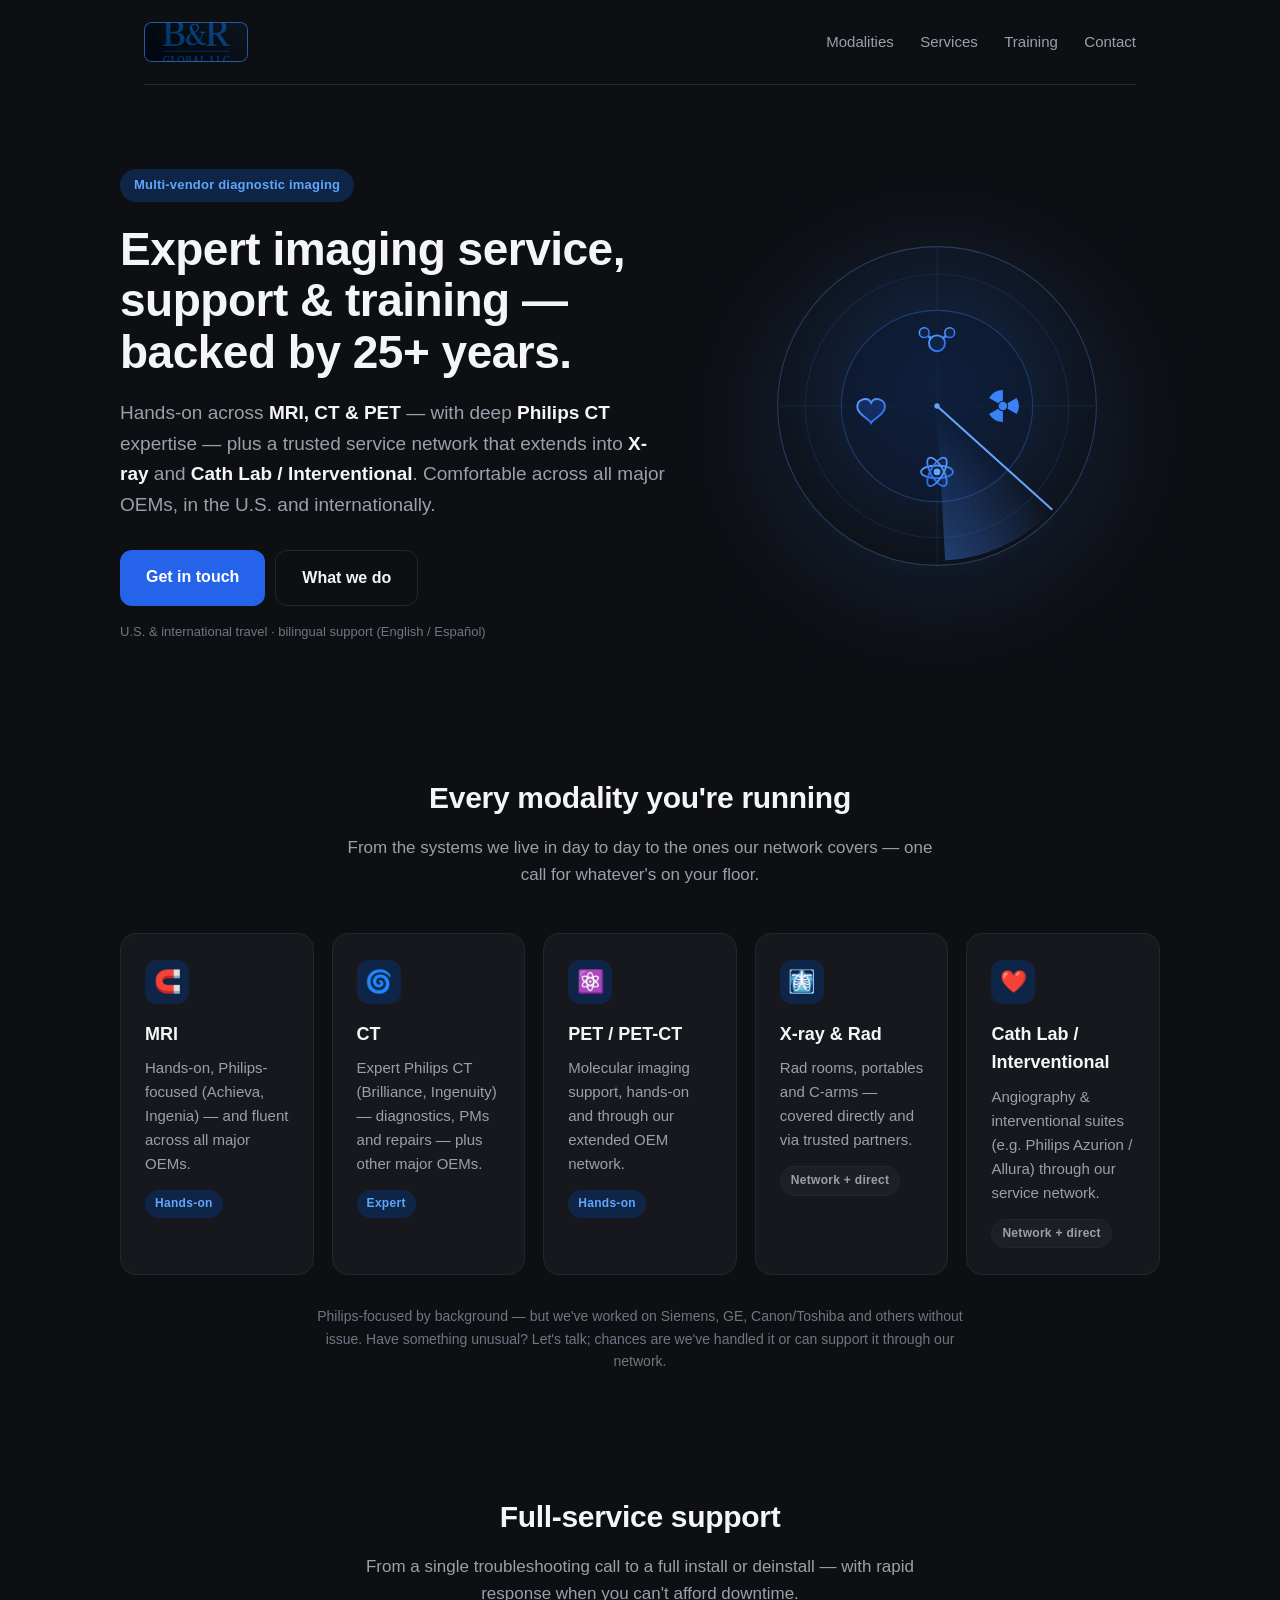
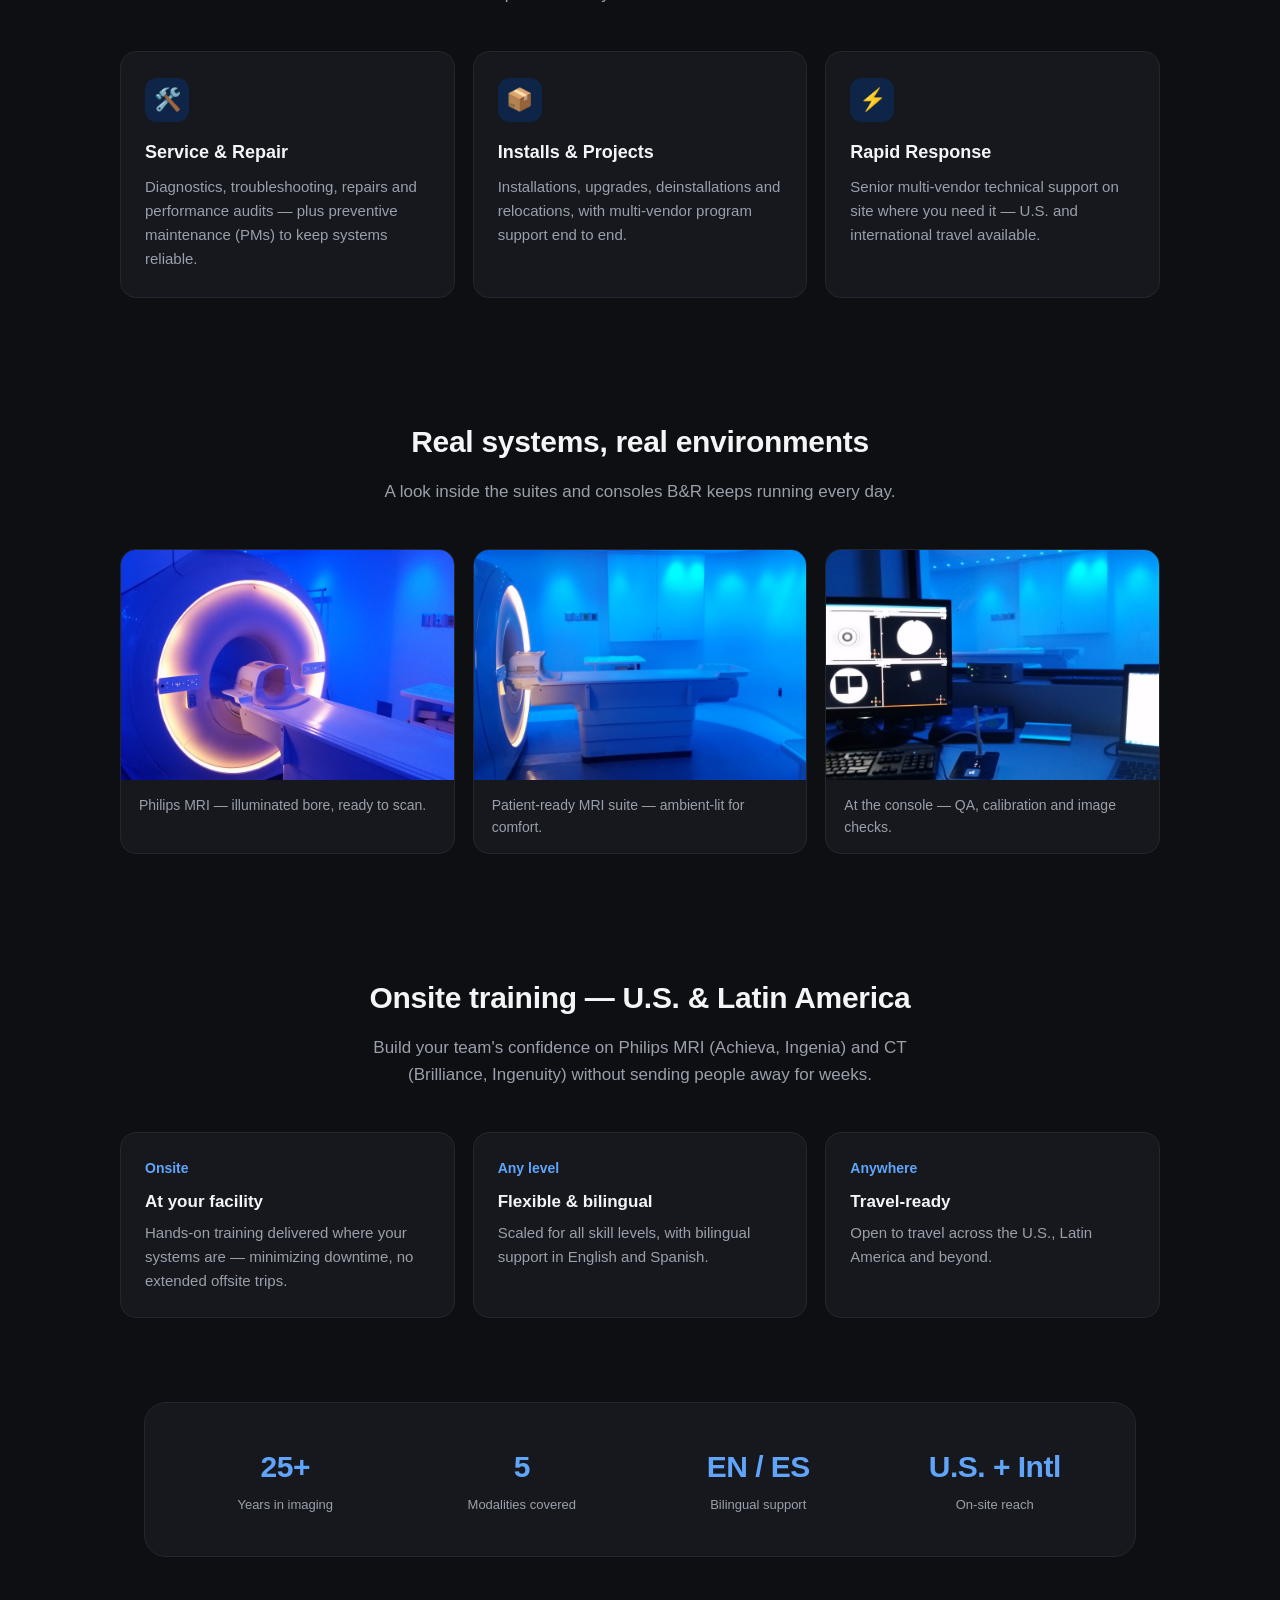
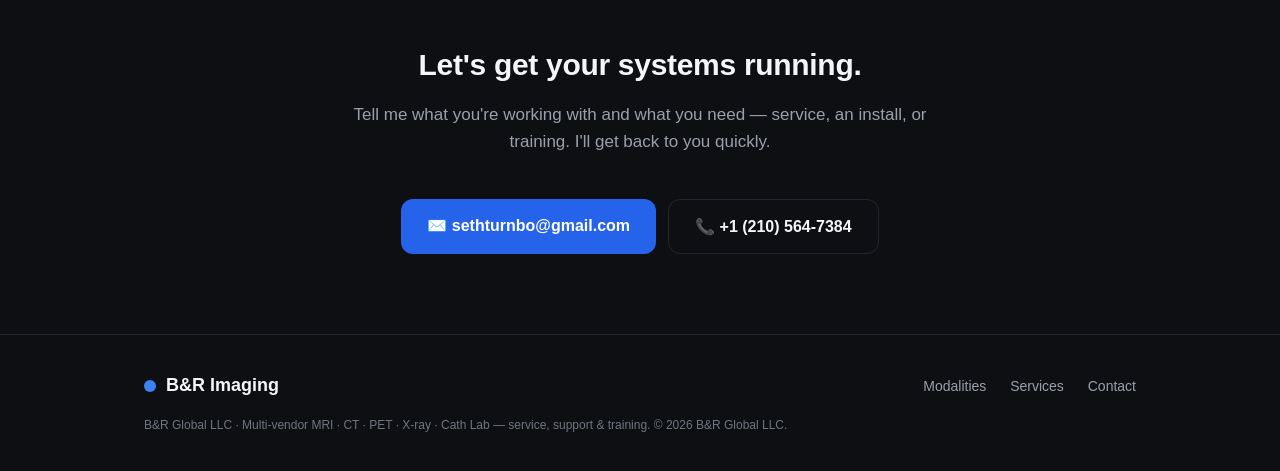
==== commit 91b2e763: "Radar hero with symbol ring (H2O/radiation/atom/heart); Philips photo to showcase; logo chip fix" ====
--- a/index.html
+++ b/index.html
@@ -38,9 +38,76 @@
     <span class="note">U.S. &amp; international travel · bilingual support (English / Español)</span>
   </div>
 
-  <!-- Hero image: glowing Philips MRI — B&R's specialty -->
-  <div class="hero-art">
-    <img src="img/philips-mri.jpg" alt="Illuminated Philips MRI scanner bore in a blue-lit imaging suite" />
+  <!-- Radar motif: rotating sweep over a smaller inner ring of imaging symbols
+       (H2O=MRI, radiation=X-ray/CT, atom=PET, heart=Cath Lab). -->
+  <div class="hero-art" aria-hidden="true">
+    <svg viewBox="0 0 320 320" role="img">
+      <defs>
+        <radialGradient id="g" cx="50%" cy="44%" r="62%">
+          <stop offset="0%" stop-color="#13294d"/>
+          <stop offset="100%" stop-color="#0E0F13"/>
+        </radialGradient>
+        <linearGradient id="b" x1="0" y1="0" x2="1" y2="1">
+          <stop offset="0%" stop-color="#60A5FA"/>
+          <stop offset="100%" stop-color="#2563EB"/>
+        </linearGradient>
+        <linearGradient id="sweep" x1="0" y1="0" x2="1" y2="0">
+          <stop offset="0%" stop-color="#3B82F6" stop-opacity="0"/>
+          <stop offset="100%" stop-color="#3B82F6" stop-opacity="0.4"/>
+        </linearGradient>
+      </defs>
+
+      <!-- main radar dish + range rings -->
+      <circle cx="160" cy="160" r="150" fill="url(#g)" stroke="#23262E"/>
+      <circle cx="160" cy="160" r="150" fill="none" stroke="#3B82F6" stroke-opacity="0.25"/>
+      <circle cx="160" cy="160" r="124" fill="none" stroke="#3B82F6" stroke-opacity="0.14"/>
+      <g stroke="#3B82F6" stroke-opacity="0.13" stroke-width="1">
+        <line x1="160" y1="12" x2="160" y2="308"/>
+        <line x1="12" y1="160" x2="308" y2="160"/>
+      </g>
+
+      <!-- smaller inner circle holding the symbols -->
+      <circle cx="160" cy="160" r="90" fill="#0c1830" fill-opacity="0.55" stroke="#3B82F6" stroke-opacity="0.32"/>
+      <circle cx="160" cy="160" r="2.5" fill="#60A5FA"/>
+
+      <!-- H2O — top -->
+      <g transform="translate(160,98)">
+        <line x1="0" y1="3" x2="-12" y2="-7" stroke="url(#b)" stroke-width="2.6" stroke-linecap="round"/>
+        <line x1="0" y1="3" x2="12" y2="-7" stroke="url(#b)" stroke-width="2.6" stroke-linecap="round"/>
+        <circle cx="0" cy="3" r="7.5" fill="#0F2547" stroke="url(#b)" stroke-width="1.8"/>
+        <circle cx="-12" cy="-7" r="4.6" fill="#0F2547" stroke="url(#b)" stroke-width="1.5"/>
+        <circle cx="12" cy="-7" r="4.6" fill="#0F2547" stroke="url(#b)" stroke-width="1.5"/>
+      </g>
+
+      <!-- radiation trefoil — right -->
+      <g transform="translate(222,160)" fill="#3B82F6">
+        <circle r="4"/>
+        <path d="M4.33 -2.5 L12.99 -7.5 A15 15 0 0 1 12.99 7.5 L4.33 2.5 A5 5 0 0 0 4.33 -2.5 Z"/>
+        <path d="M4.33 -2.5 L12.99 -7.5 A15 15 0 0 1 12.99 7.5 L4.33 2.5 A5 5 0 0 0 4.33 -2.5 Z" transform="rotate(120)"/>
+        <path d="M4.33 -2.5 L12.99 -7.5 A15 15 0 0 1 12.99 7.5 L4.33 2.5 A5 5 0 0 0 4.33 -2.5 Z" transform="rotate(240)"/>
+      </g>
+
+      <!-- atom — bottom -->
+      <g transform="translate(160,222)" fill="none" stroke="url(#b)" stroke-width="1.7">
+        <ellipse rx="15" ry="6"/>
+        <ellipse rx="15" ry="6" transform="rotate(60)"/>
+        <ellipse rx="15" ry="6" transform="rotate(120)"/>
+        <circle r="3.2" fill="#60A5FA" stroke="none"/>
+      </g>
+
+      <!-- heart (cath lab) — left -->
+      <g transform="translate(98,160)">
+        <path d="M0 -3 C -3 -9 -13 -7 -13 1 C -13 8 -2 12 0 16 C 2 12 13 8 13 1 C 13 -7 3 -9 0 -3 Z"
+              fill="#2563EB" fill-opacity="0.25" stroke="url(#b)" stroke-width="1.8"/>
+      </g>
+
+      <!-- rotating radar sweep (over everything) -->
+      <g>
+        <path d="M160 160 L160 14 A146 146 0 0 1 263 57 Z" fill="url(#sweep)"/>
+        <line x1="160" y1="160" x2="160" y2="14" stroke="#60A5FA" stroke-width="2"/>
+        <animateTransform attributeName="transform" type="rotate" from="0 160 160" to="360 160 160" dur="4.5s" repeatCount="indefinite"/>
+      </g>
+    </svg>
   </div>
 </header>
 
@@ -108,6 +175,10 @@
   <h2>Real systems, real environments</h2>
   <p class="sub">A look inside the suites and consoles B&amp;R keeps running every day.</p>
   <div class="showcase">
+    <figure>
+      <img src="img/philips-mri.jpg" alt="Illuminated Philips MRI scanner bore" loading="lazy" />
+      <figcaption>Philips MRI — illuminated bore, ready to scan.</figcaption>
+    </figure>
     <figure>
       <img src="img/mri-suite.jpg" alt="Blue-lit MRI suite with a Philips scanner" loading="lazy" />
       <figcaption>Patient-ready MRI suite — ambient-lit for comfort.</figcaption>
--- a/styles.css
+++ b/styles.css
@@ -32,7 +32,7 @@
 .brand{display:flex;align-items:center;gap:10px;font-weight:600;font-size:18px;color:var(--text)}
 .brand:hover{text-decoration:none}
 .brand .dot{width:12px;height:12px;border-radius:50%;background:var(--blue);display:inline-block}
-.brand .logo{height:38px;width:96px;object-fit:cover;object-position:center;border-radius:6px;display:block}
+.brand .logo{height:40px;width:104px;object-fit:cover;object-position:center;border-radius:8px;display:block;filter:brightness(1.45) contrast(1.08) saturate(1.15);border:1px solid rgba(96,165,250,.28);background:#0c1830}
 nav .links a{color:var(--muted);margin-left:22px;font-size:15px}
 nav .links a:hover{color:var(--text);text-decoration:none}
 @media(max-width:640px){nav .links a{margin-left:14px;font-size:14px}}
@@ -92,10 +92,10 @@
 @media(max-width:640px){.stats{grid-template-columns:repeat(2,1fr);gap:24px}}
 
 /* Showcase */
-.showcase{display:grid;grid-template-columns:1fr 1fr;gap:18px}
+.showcase{display:grid;grid-template-columns:repeat(auto-fit,minmax(240px,1fr));gap:18px}
 .showcase figure{margin:0;background:var(--surface);border:1px solid var(--border);border-radius:var(--radius);overflow:hidden;transition:.15s}
 .showcase figure:hover{border-color:rgba(59,130,246,.45);transform:translateY(-3px)}
-.showcase img{width:100%;height:280px;object-fit:cover;display:block}
+.showcase img{width:100%;height:230px;object-fit:cover;display:block}
 .showcase figcaption{padding:14px 18px;color:var(--muted);font-size:14px}
 @media(max-width:760px){.showcase{grid-template-columns:1fr}.showcase img{height:230px}}
 
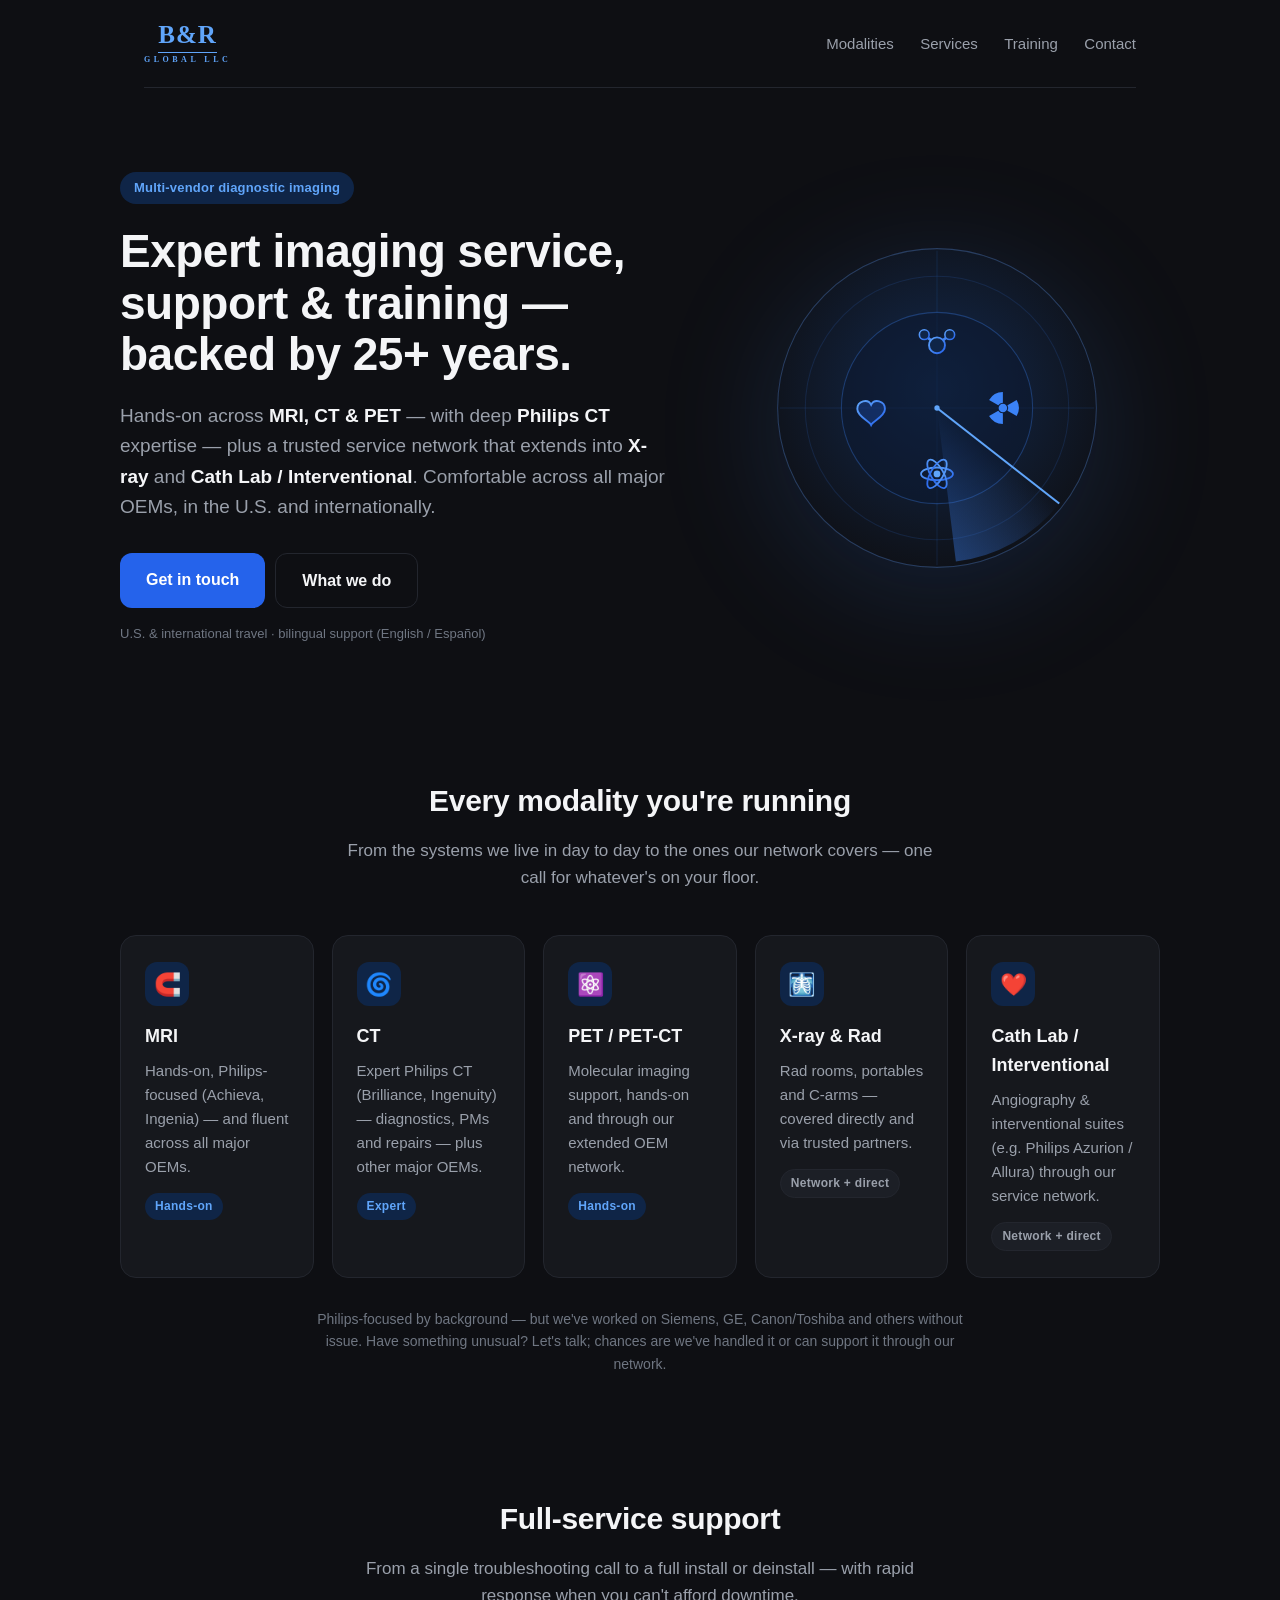
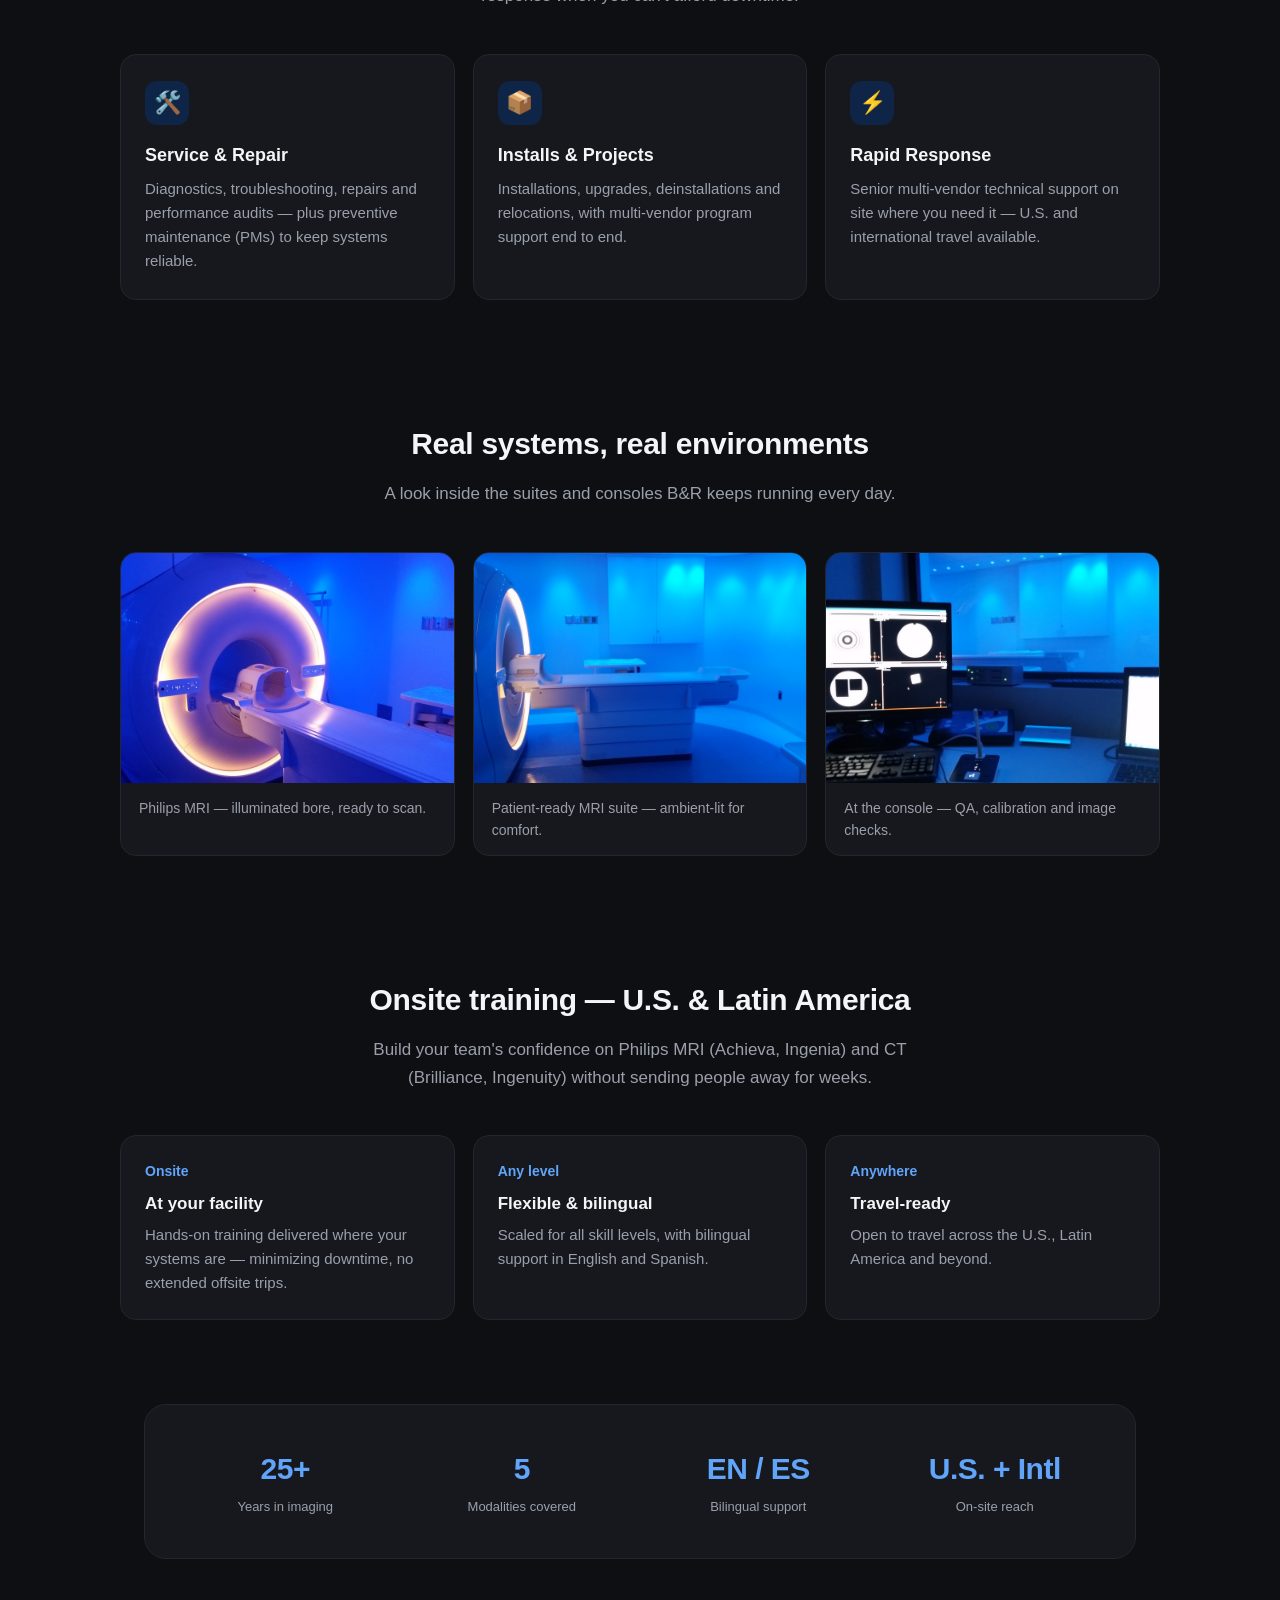
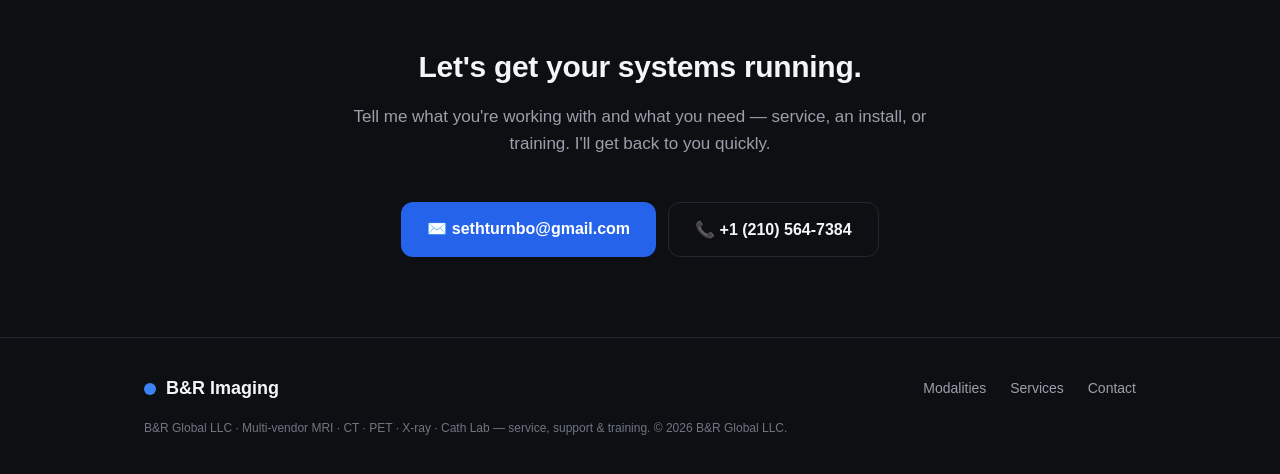
==== commit b717d3ba: "Recreate logo as crisp CSS wordmark matching site blue; drop raster logo" ====
--- a/index.html
+++ b/index.html
@@ -15,7 +15,12 @@
 
 <div class="wrap">
   <nav>
-    <a class="brand" href="#top"><img class="logo" src="img/logo.jpg" alt="B&amp;R Global LLC" /></a>
+    <a class="brand" href="#top" aria-label="B&amp;R Global LLC — home">
+      <span class="logo-mark">
+        <span class="logo-br">B&amp;R</span>
+        <span class="logo-sub">GLOBAL LLC</span>
+      </span>
+    </a>
     <div class="links">
       <a href="#modalities">Modalities</a>
       <a href="#services">Services</a>
--- a/styles.css
+++ b/styles.css
@@ -32,7 +32,9 @@
 .brand{display:flex;align-items:center;gap:10px;font-weight:600;font-size:18px;color:var(--text)}
 .brand:hover{text-decoration:none}
 .brand .dot{width:12px;height:12px;border-radius:50%;background:var(--blue);display:inline-block}
-.brand .logo{height:40px;width:104px;object-fit:cover;object-position:center;border-radius:8px;display:block;filter:brightness(1.45) contrast(1.08) saturate(1.15);border:1px solid rgba(96,165,250,.28);background:#0c1830}
+.brand .logo-mark{display:inline-flex;flex-direction:column;align-items:center;line-height:1.05;font-family:Georgia,"Times New Roman",serif}
+.brand .logo-br{font-size:25px;font-weight:600;letter-spacing:1px;color:var(--blue-2);padding-bottom:4px;border-bottom:1.6px solid var(--blue-2)}
+.brand .logo-sub{font-size:8px;font-weight:700;letter-spacing:3.5px;color:var(--blue-2);margin-top:3px}
 nav .links a{color:var(--muted);margin-left:22px;font-size:15px}
 nav .links a:hover{color:var(--text);text-decoration:none}
 @media(max-width:640px){nav .links a{margin-left:14px;font-size:14px}}
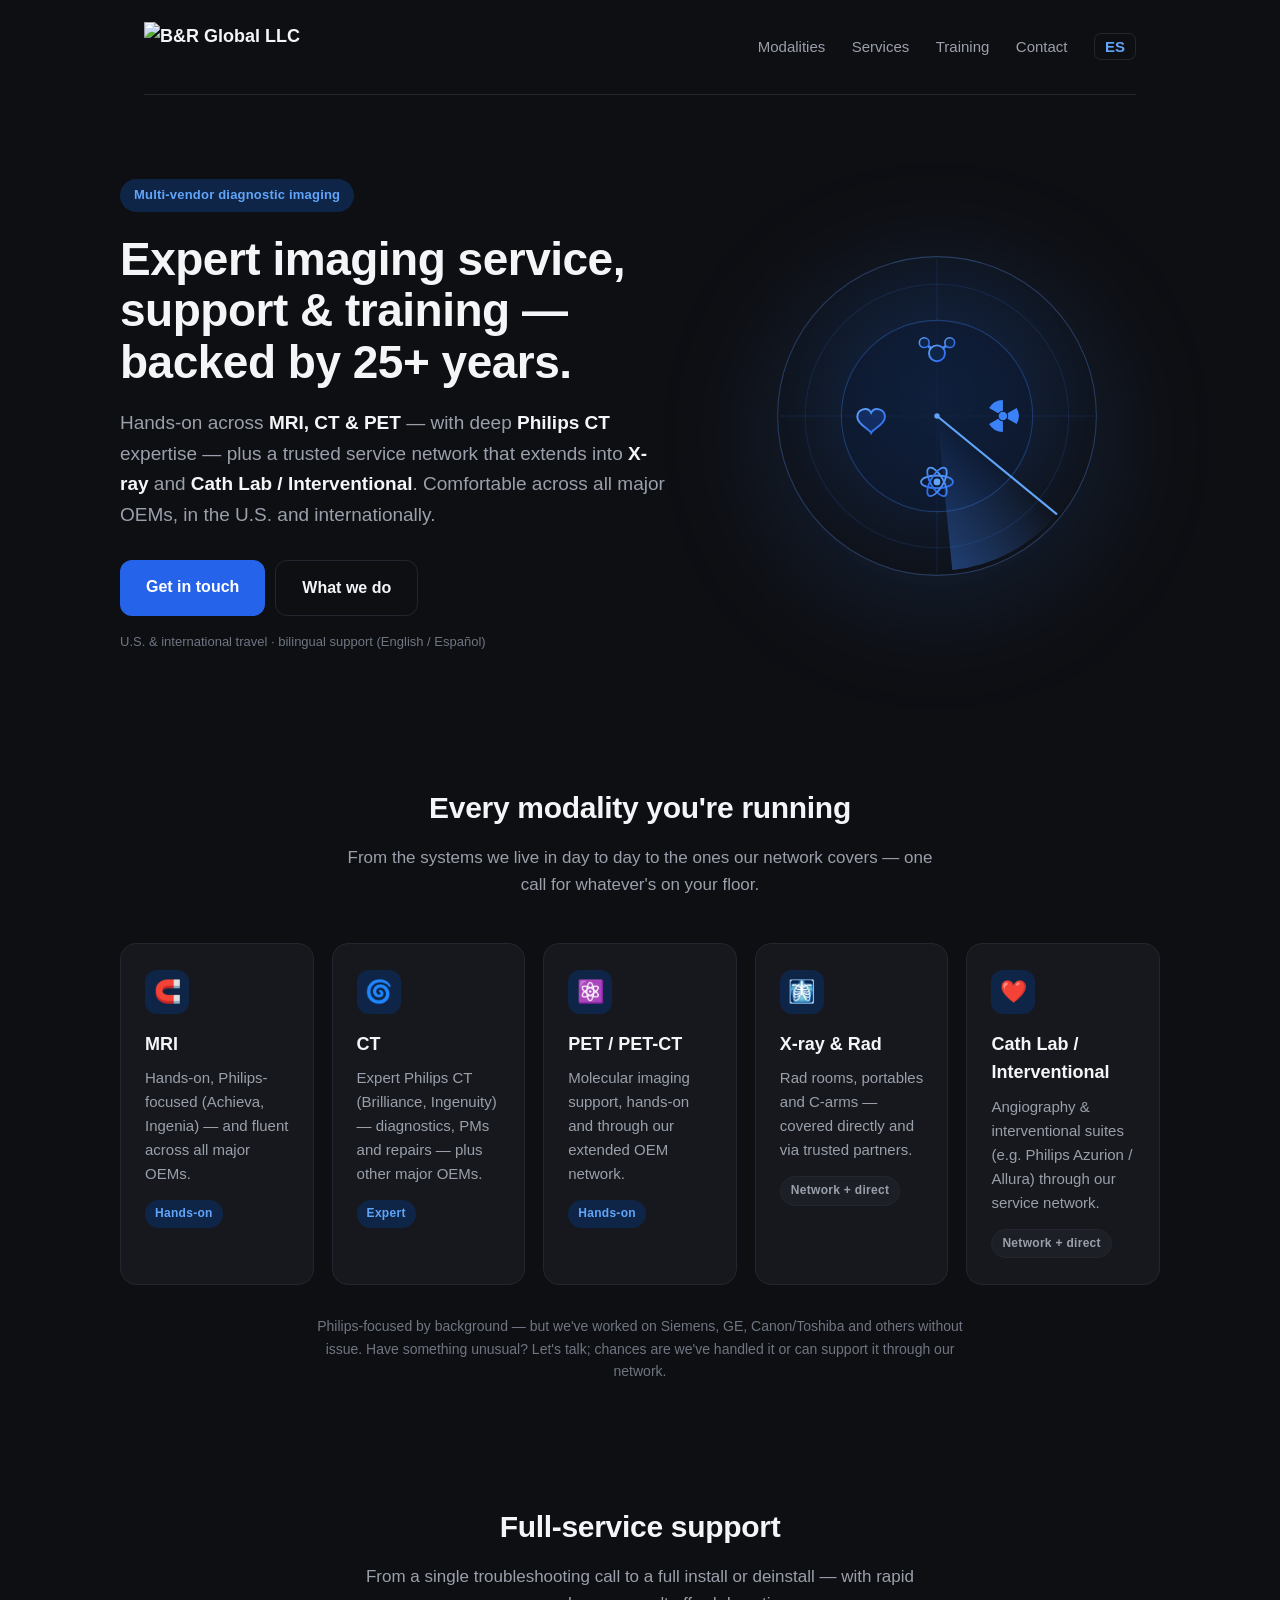
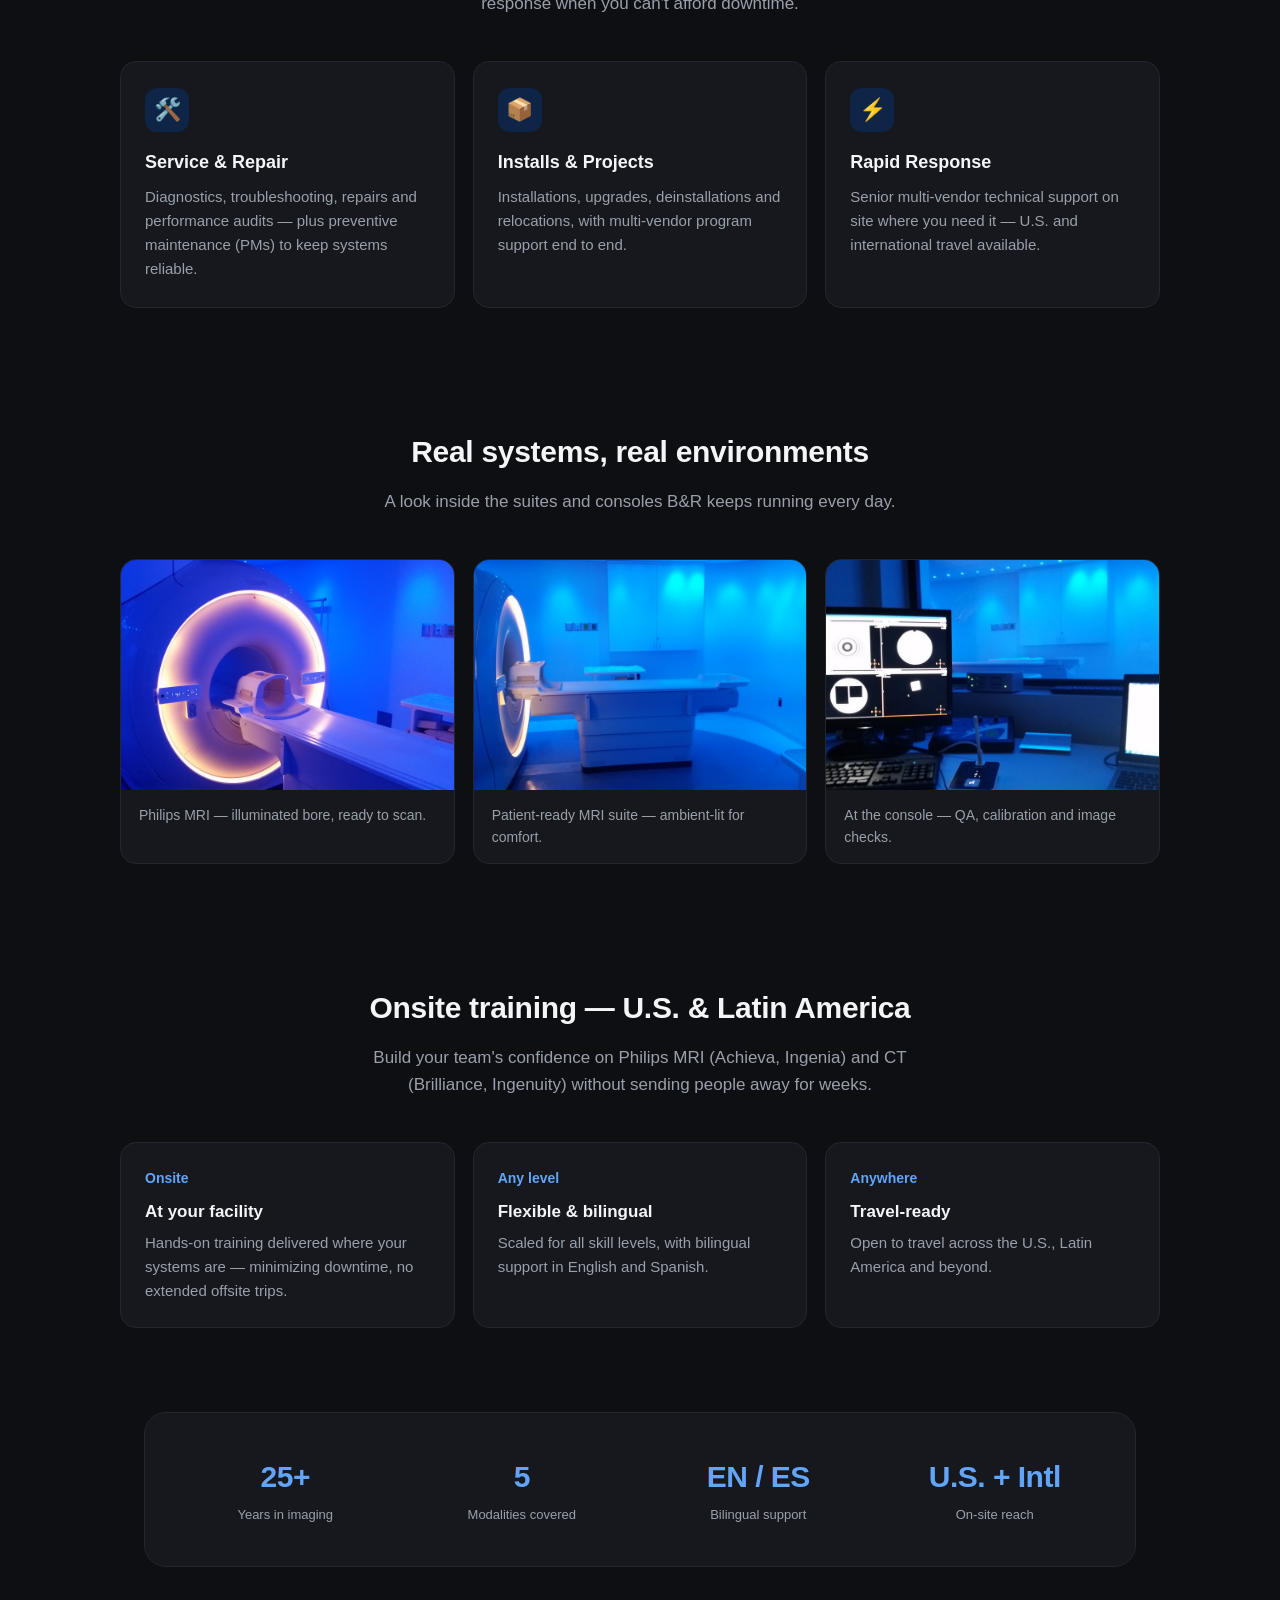
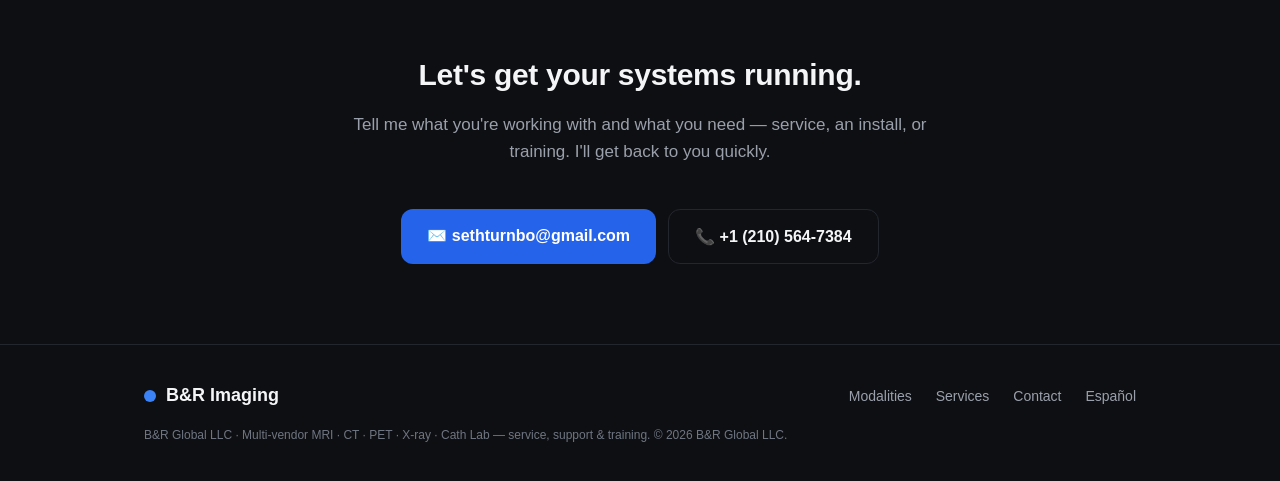
==== commit b1d0f0b4: "Restore embossed logo; add Spanish version at /es/ with EN/ES toggle" ====
--- a/index.html
+++ b/index.html
@@ -15,17 +15,13 @@
 
 <div class="wrap">
   <nav>
-    <a class="brand" href="#top" aria-label="B&amp;R Global LLC — home">
-      <span class="logo-mark">
-        <span class="logo-br">B&amp;R</span>
-        <span class="logo-sub">GLOBAL LLC</span>
-      </span>
-    </a>
+    <a class="brand" href="#top"><img class="logo" src="img/logo.png" alt="B&amp;R Global LLC" /></a>
     <div class="links">
       <a href="#modalities">Modalities</a>
       <a href="#services">Services</a>
       <a href="#training">Training</a>
       <a href="#contact">Contact</a>
+      <a class="lang" href="/es/">ES</a>
     </div>
   </nav>
 </div>
@@ -245,6 +241,7 @@
         <a href="#modalities">Modalities</a>
         <a href="#services">Services</a>
         <a href="mailto:sethturnbo@gmail.com">Contact</a>
+        <a href="/es/">Español</a>
       </div>
     </div>
     <p class="disc">B&amp;R Global LLC · Multi-vendor MRI · CT · PET · X-ray · Cath Lab — service, support &amp; training. &copy; <span id="yr"></span> B&amp;R Global LLC.</p>
--- a/styles.css
+++ b/styles.css
@@ -32,9 +32,9 @@
 .brand{display:flex;align-items:center;gap:10px;font-weight:600;font-size:18px;color:var(--text)}
 .brand:hover{text-decoration:none}
 .brand .dot{width:12px;height:12px;border-radius:50%;background:var(--blue);display:inline-block}
-.brand .logo-mark{display:inline-flex;flex-direction:column;align-items:center;line-height:1.05;font-family:Georgia,"Times New Roman",serif}
-.brand .logo-br{font-size:25px;font-weight:600;letter-spacing:1px;color:var(--blue-2);padding-bottom:4px;border-bottom:1.6px solid var(--blue-2)}
-.brand .logo-sub{font-size:8px;font-weight:700;letter-spacing:3.5px;color:var(--blue-2);margin-top:3px}
+.brand .logo{height:50px;width:auto;object-fit:contain;display:block}
+nav .links a.lang{border:1px solid var(--border);border-radius:7px;padding:4px 10px;font-weight:600;color:var(--blue-2)}
+nav .links a.lang:hover{border-color:var(--blue);color:var(--blue-2)}
 nav .links a{color:var(--muted);margin-left:22px;font-size:15px}
 nav .links a:hover{color:var(--text);text-decoration:none}
 @media(max-width:640px){nav .links a{margin-left:14px;font-size:14px}}
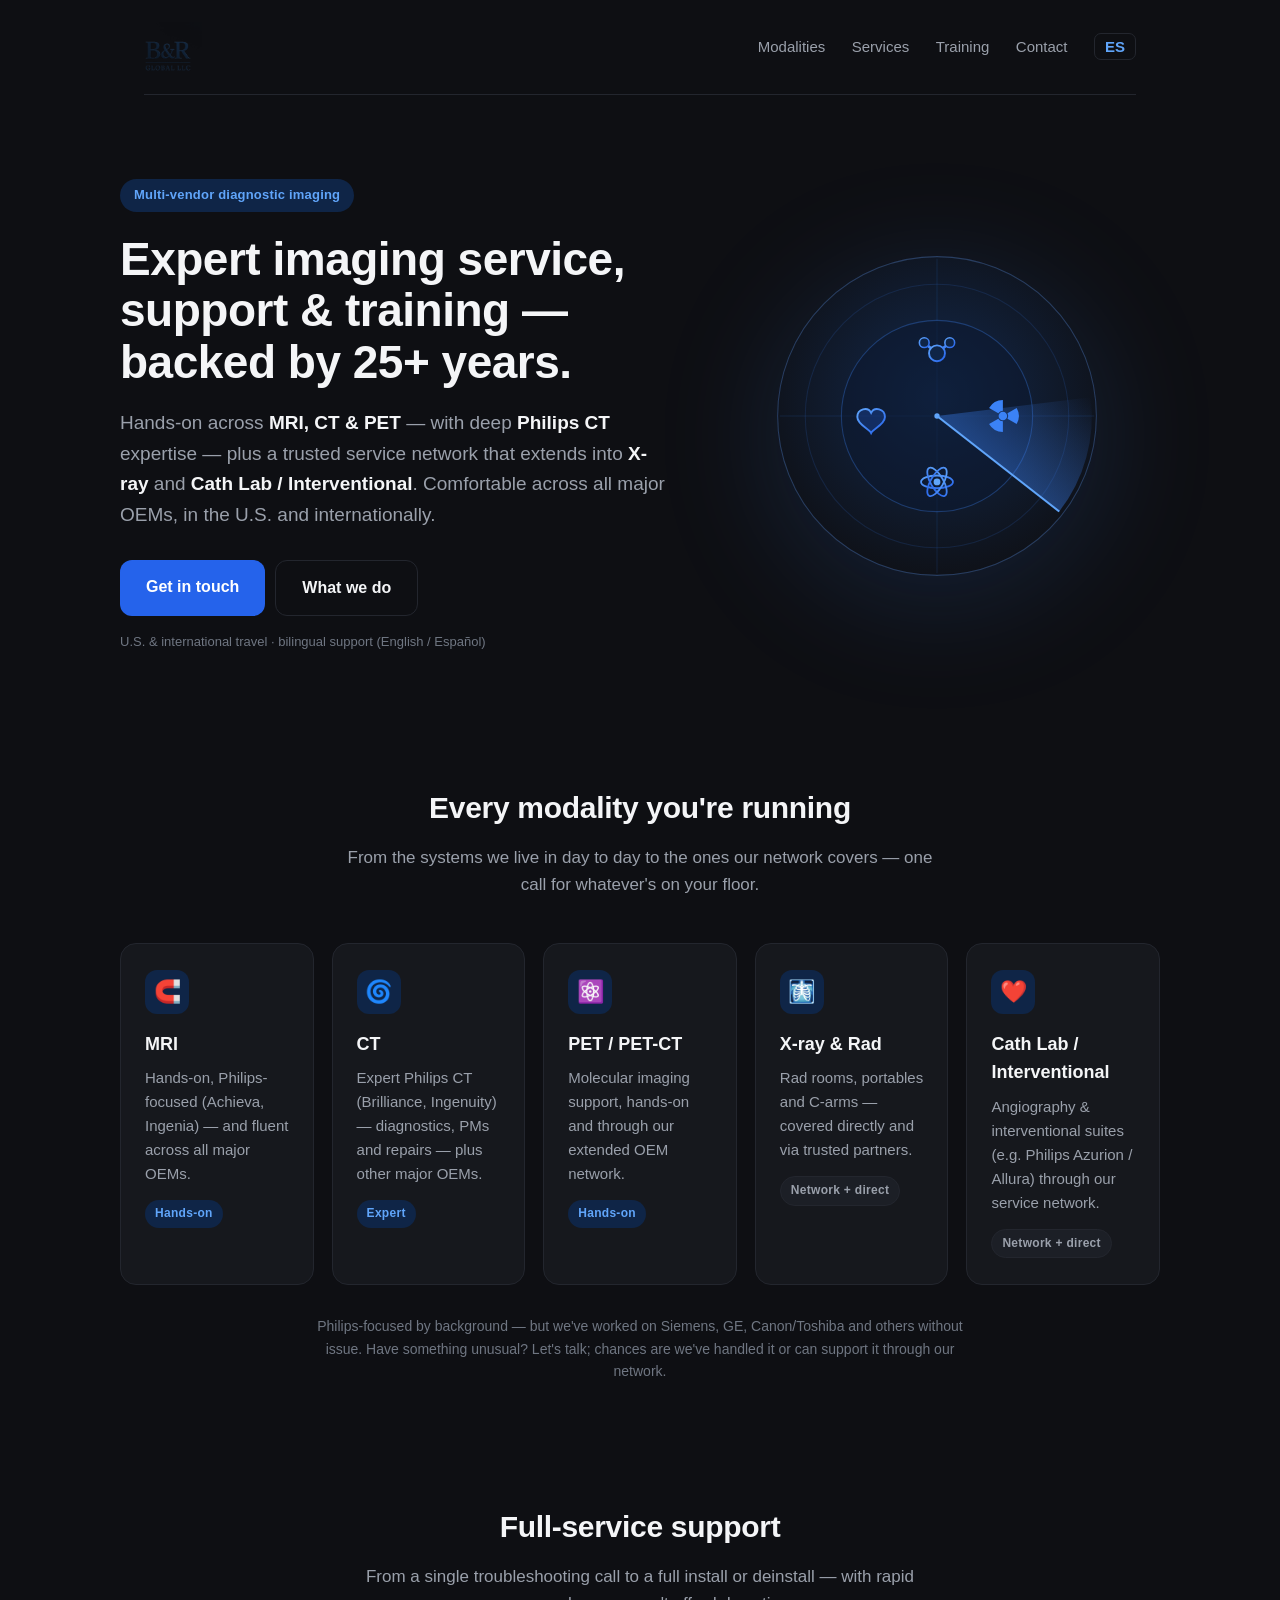
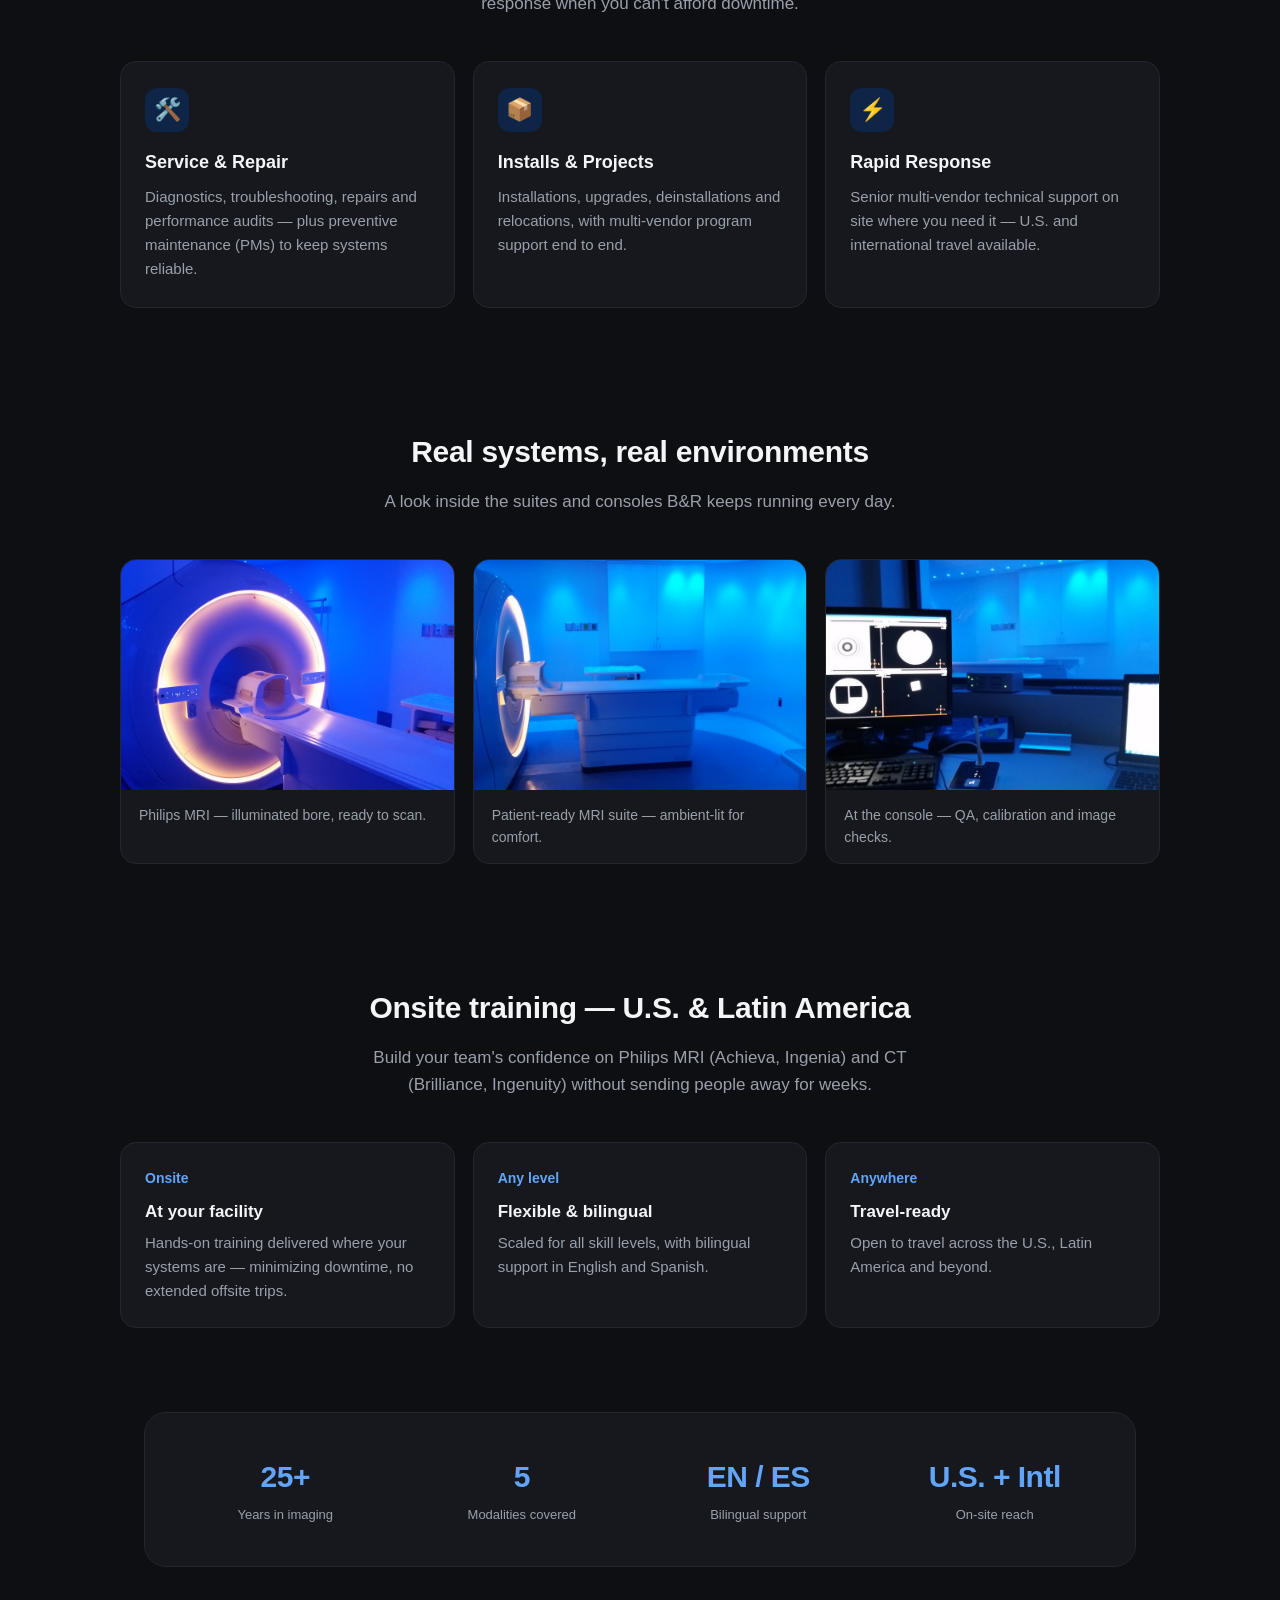
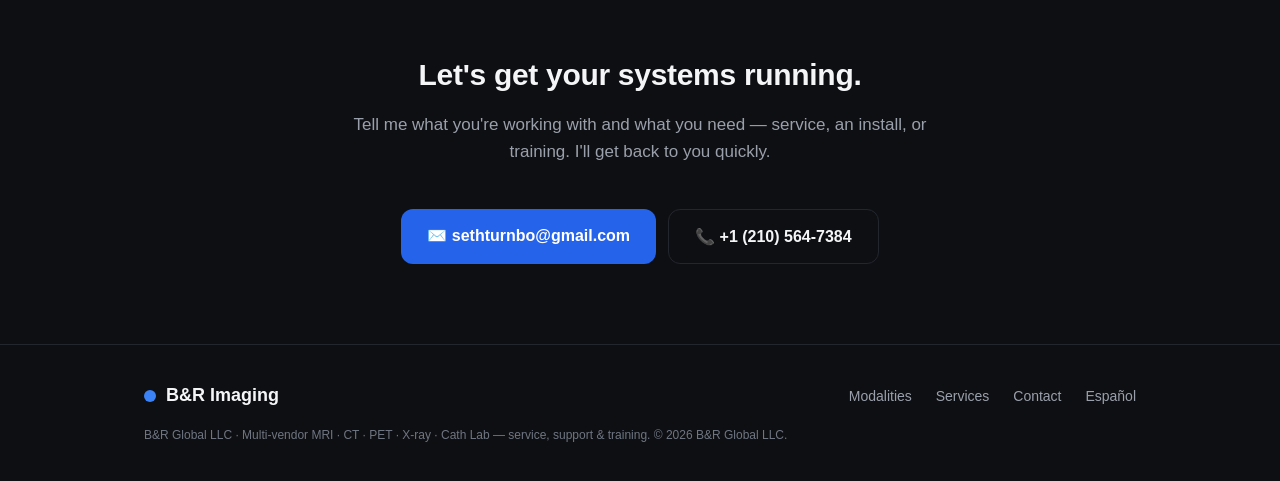
==== commit 7ae15ead: "Fix radar sweep: fade now trails behind the rotating line (EN + ES)" ====
--- a/index.html
+++ b/index.html
@@ -104,7 +104,7 @@
 
       <!-- rotating radar sweep (over everything) -->
       <g>
-        <path d="M160 160 L160 14 A146 146 0 0 1 263 57 Z" fill="url(#sweep)"/>
+        <path d="M160 160 L160 14 A146 146 0 0 0 57 57 Z" fill="url(#sweep)"/>
         <line x1="160" y1="160" x2="160" y2="14" stroke="#60A5FA" stroke-width="2"/>
         <animateTransform attributeName="transform" type="rotate" from="0 160 160" to="360 160 160" dur="4.5s" repeatCount="indefinite"/>
       </g>
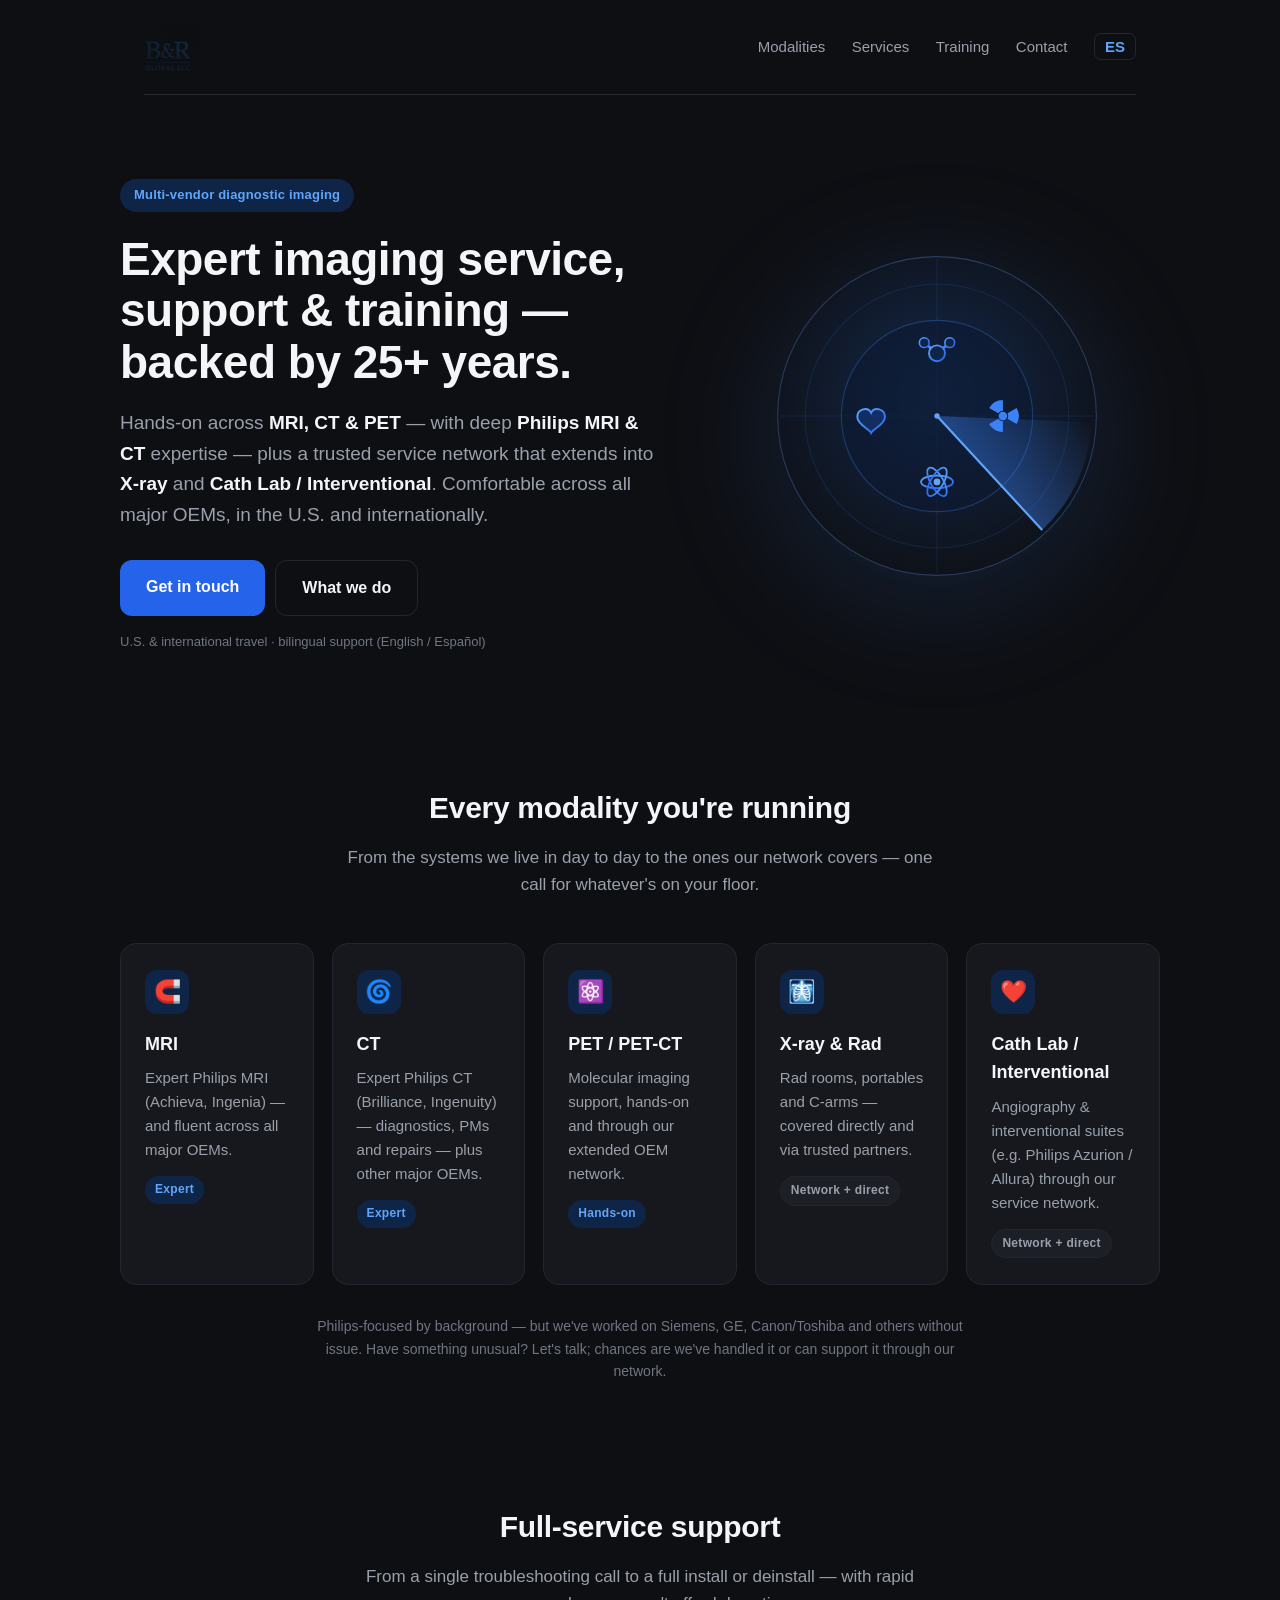
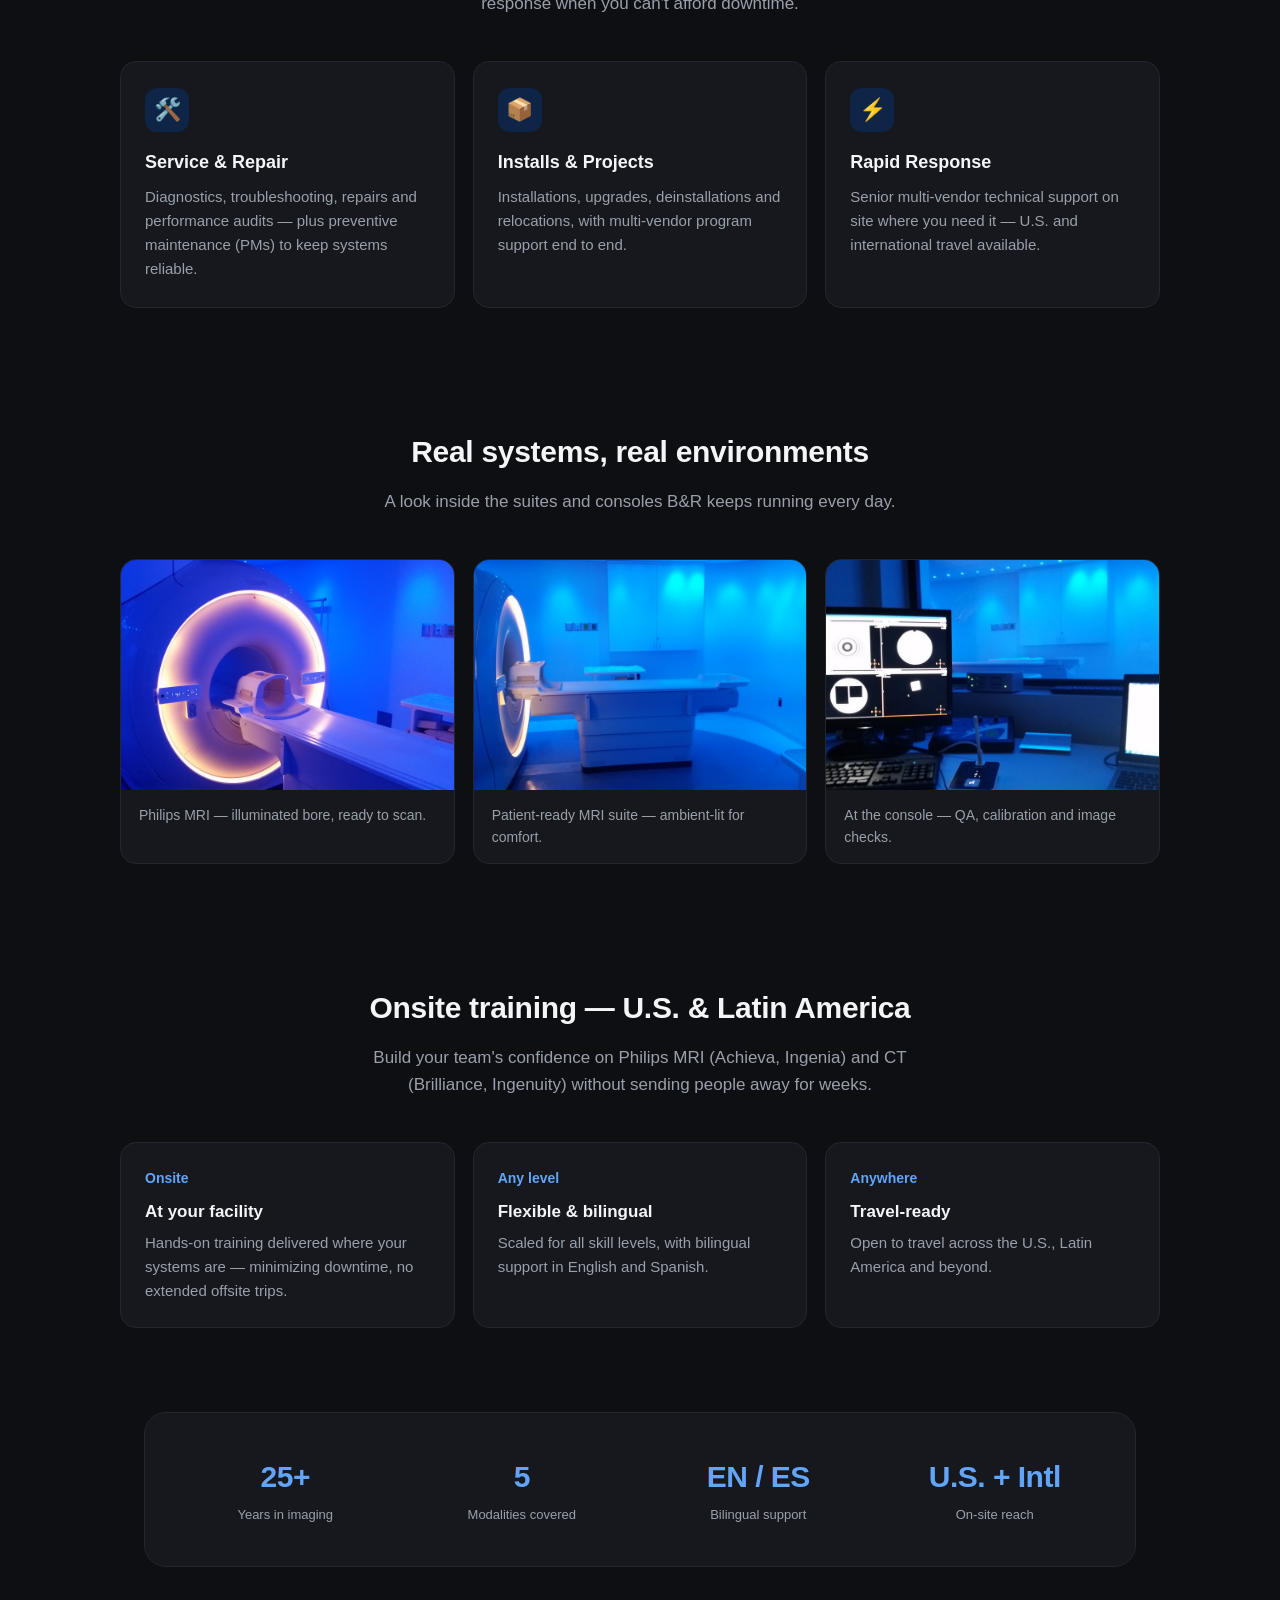
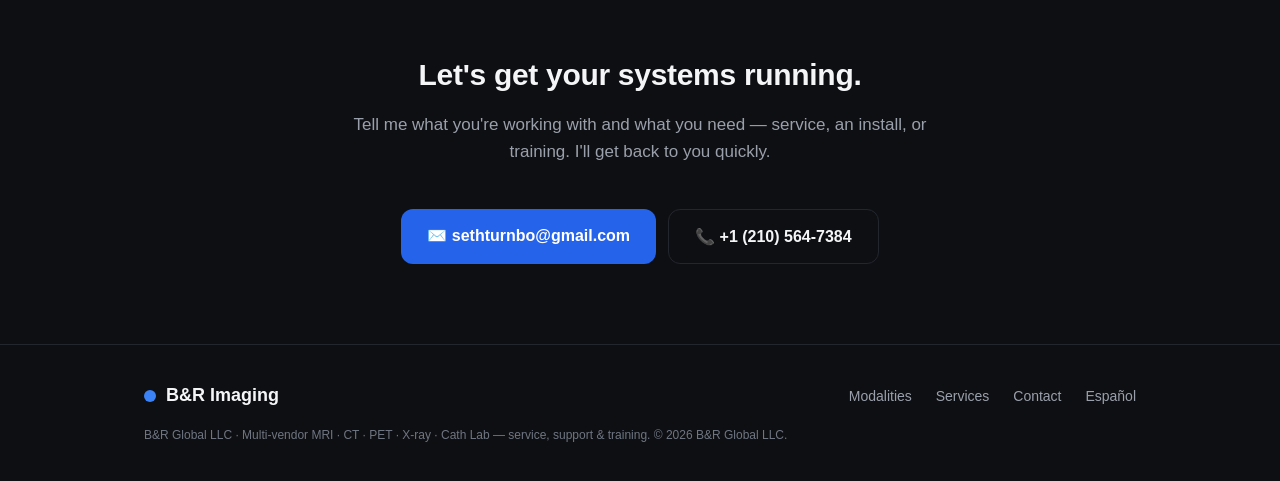
==== commit 9114e724: "Reflect Philips MRI expertise (hero + MRI card), EN + ES" ====
--- a/index.html
+++ b/index.html
@@ -31,7 +31,7 @@
   <div class="hero-copy">
     <span class="eyebrow">Multi-vendor diagnostic imaging</span>
     <h1>Expert imaging service, support &amp; training — backed by 25+ years.</h1>
-    <p>Hands-on across <strong>MRI, CT &amp; PET</strong> — with deep <strong>Philips CT</strong> expertise — plus a trusted service network that extends into <strong>X-ray</strong> and <strong>Cath Lab / Interventional</strong>. Comfortable across all major OEMs, in the U.S. and internationally.</p>
+    <p>Hands-on across <strong>MRI, CT &amp; PET</strong> — with deep <strong>Philips MRI &amp; CT</strong> expertise — plus a trusted service network that extends into <strong>X-ray</strong> and <strong>Cath Lab / Interventional</strong>. Comfortable across all major OEMs, in the U.S. and internationally.</p>
     <div class="cta">
       <a class="btn" href="#contact">Get in touch</a>
       <a class="btn ghost" href="#services">What we do</a>
@@ -119,8 +119,8 @@
     <div class="card">
       <div class="ic">🧲</div>
       <h3>MRI</h3>
-      <p>Hands-on, Philips-focused (Achieva, Ingenia) — and fluent across all major OEMs.</p>
-      <span class="tag">Hands-on</span>
+      <p>Expert Philips MRI (Achieva, Ingenia) — and fluent across all major OEMs.</p>
+      <span class="tag">Expert</span>
     </div>
     <div class="card">
       <div class="ic">🌀</div>
